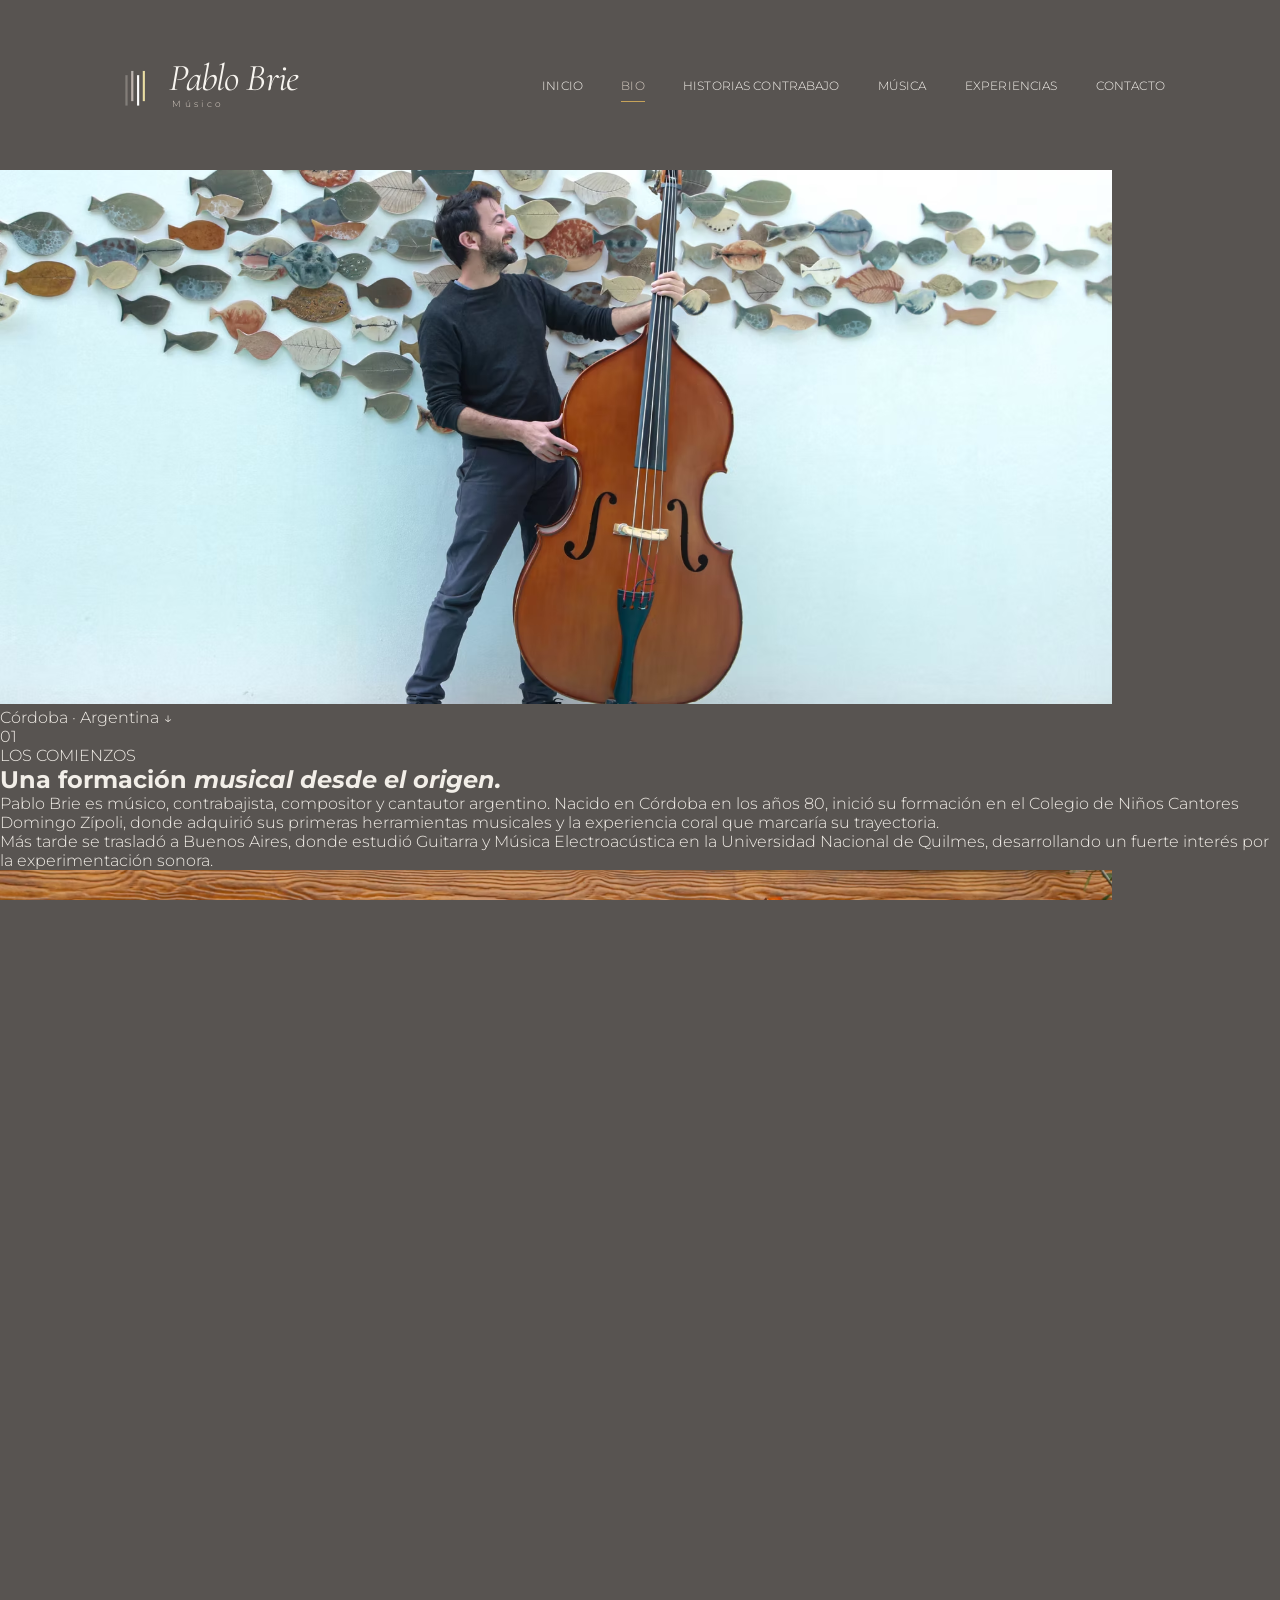
==== bio/index.html @ 43cfef12 "Update index.html" ====
<!DOCTYPE html>
<html lang="es">

<head>

    <meta charset="UTF-8">

    <meta
        name="viewport"
        content="width=device-width, initial-scale=1.0"
    >

    <meta
        name="description"
        content="Biografía de Pablo Brie, músico, contrabajista, compositor y cantautor argentino."
    >

    <title>Bio — Pablo Brie</title>


    <!-- TIPOGRAFÍAS -->

    <link rel="preconnect" href="https://fonts.googleapis.com">
    <link
        rel="preconnect"
        href="https://fonts.gstatic.com"
        crossorigin
    >

    <link
        href="https://fonts.googleapis.com/css2?family=Cormorant+Garamond:ital,wght@0,400;0,500;1,400;1,500&family=Montserrat:wght@300;400;500&display=swap"
        rel="stylesheet"
    >


    <!-- CSS GENERAL -->

    <link
        rel="stylesheet"
        href="../css/style.css"
    >

    <!-- CSS DE BIO -->

    <link
        rel="stylesheet"
        href="../css/bio.css"
    >

</head>


<body>


    <!-- =========================================
         HEADER
    ========================================== -->

    <header class="site-header">


        <!-- LOGO -->

        <a
            href="../"
            class="brand"
            aria-label="Pablo Brie"
        >

            <img
                src="../assets/img/logo.avif"
                alt=""
                class="brand-symbol"
            >

            <span class="brand-name">

                <span class="brand-title">
                    Pablo Brie
                </span>

                <span class="brand-subtitle">
                    Músico
                </span>

            </span>

        </a>


        <!-- NAVEGACIÓN -->

        <nav
            class="main-nav"
            aria-label="Navegación principal"
        >

            <a href="../">
                INICIO
            </a>

            <a
                href="./"
                class="active"
            >
                BIO
            </a>

            <a href="../historias-contrabajo/">
                HISTORIAS CONTRABAJO
            </a>


            <div class="nav-item">

                <a href="../musica/">
                    MÚSICA
                </a>


                <div class="submenu">

                    <a href="../musica/mi-musica/">
                        MI MÚSICA
                    </a>

                    <a href="../musica/cancionero/">
                        CANCIONERO
                    </a>

                    <a href="../musica/musica-para-teatro/">
                        MÚSICA PARA TEATRO
                    </a>

                </div>

            </div>


            <a href="../experiencias/">
                EXPERIENCIAS
            </a>

            <a href="../contacto/">
                CONTACTO
            </a>

        </nav>


        <!-- MENÚ MOBILE -->

        <button
            class="menu-button"
            aria-label="Abrir menú"
            aria-expanded="false"
        >

            <span></span>
            <span></span>

        </button>

    </header>



    <!-- =========================================
         MENÚ MOBILE
    ========================================== -->

    <div class="mobile-menu">

        <nav>

            <a href="../">
                INICIO
            </a>

            <a href="./">
                BIO
            </a>

            <a href="../historias-contrabajo/">
                HISTORIAS CONTRABAJO
            </a>

            <a href="../musica/">
                MÚSICA
            </a>

            <a href="../musica/mi-musica/">
                <small>MI MÚSICA</small>
            </a>

            <a href="../musica/cancionero/">
                <small>CANCIONERO</small>
            </a>

            <a href="../musica/musica-para-teatro/">
                <small>MÚSICA PARA TEATRO</small>
            </a>

            <a href="../experiencias/">
                EXPERIENCIAS
            </a>

            <a href="../contacto/">
                CONTACTO
            </a>

        </nav>

    </div>



    <!-- =========================================
         BIO
    ========================================== -->

    <main class="bio-page">


        <!-- =====================================
             APERTURA
        ====================================== -->

        <section class="bio-opening">

            <div class="bio-opening-label">

                <span>
                    01
                </span>

                <span>
                    BIO
                </span>

            </div>


            <div class="bio-opening-title">

                <p class="bio-kicker">
                    MÚSICO · CONTRABAJISTA · COMPOSITOR · CANTAUTOR
                </p>

                <h1>
                    Pablo
                    <em>Brie</em>
                </h1>

            </div>


            <div class="bio-opening-image">

                <img
                    src="../assets/img/pablo1.png"
                    alt="Pablo Brie"
                >

            </div>


            <div class="bio-opening-caption">

                <span>
                    Córdoba · Argentina
                </span>

                <span>
                    ↓
                </span>

            </div>

        </section>



        <!-- =====================================
             INTRODUCCIÓN
        ====================================== -->

        <section class="bio-intro">

            <div class="bio-year">
                01
            </div>


            <div class="bio-intro-content">

                <p class="bio-section-label">
                    LOS COMIENZOS
                </p>

                <h2>
                    Una formación
                    <em>musical desde el origen.</em>
                </h2>


                <div class="bio-text">

                    <p>
                        Pablo Brie es músico, contrabajista,
                        compositor y cantautor argentino.
                        Nacido en Córdoba en los años 80,
                        inició su formación en el Colegio de
                        Niños Cantores Domingo Zípoli, donde
                        adquirió sus primeras herramientas
                        musicales y la experiencia coral que
                        marcaría su trayectoria.
                    </p>

                    <p>
                        Más tarde se trasladó a Buenos Aires,
                        donde estudió Guitarra y Música
                        Electroacústica en la Universidad
                        Nacional de Quilmes, desarrollando
                        un fuerte interés por la experimentación
                        sonora.
                    </p>

                </div>

            </div>

        </section>



        <!-- =====================================
             FOTO 2
        ====================================== -->

        <section class="bio-photo bio-photo-large">

            <img
                src="../assets/img/pablo2.png"
                alt="Pablo Brie"
                loading="lazy"
            >

            <span class="photo-number">
                02
            </span>

        </section>



        <!-- =====================================
             CONTRABAJO
        ====================================== -->

        <section class="bio-dual">

            <div class="bio-dual-image">

                <img
                    src="../assets/img/pablo3.png"
                    alt="Pablo Brie"
                    loading="lazy"
                >

            </div>


            <div class="bio-dual-text">

                <span class="bio-year">
                    02
                </span>

                <p class="bio-section-label">
                    EL CONTRABAJO
                </p>

                <h2>
                    Encontrar
                    <em>una voz propia.</em>
                </h2>

                <p>
                    En paralelo descubrió el contrabajo,
                    instrumento que estudió durante una
                    década con Juan Pablo Navarro.
                </p>

            </div>

        </section>



        <!-- =====================================
             TEATRO
        ====================================== -->

        <section class="bio-theatre">


            <div class="bio-theatre-header">

                <span class="bio-section-label">
                    2003
                </span>

                <h2>
                    El teatro
                    <em>entra en escena.</em>
                </h2>

            </div>


            <div class="bio-theatre-content">

                <div class="bio-theatre-text">

                    <p>
                        En 2003 comenzó su vínculo con el
                        teatro musicalizando obras del
                        dramaturgo César Brie en Bolivia,
                        Italia y México.
                    </p>

                    <p>
                        Desde entonces ha compuesto música
                        original para más de quince
                        producciones teatrales, entre ellas
                        <em>El Equilibrista</em> de Mauricio
                        Dayub, reconocida internacionalmente.
                    </p>

                    <p>
                        En 2013 editó un disco con sus
                        composiciones para teatro.
                    </p>

                </div>


                <div class="bio-theatre-image">

                    <img
                        src="../assets/img/pablo4.png"
                        alt="Pablo Brie"
                        loading="lazy"
                    >

                    <span>
                        MÚSICA · TEATRO
                    </span>

                </div>

            </div>

        </section>



        <!-- =====================================
             FOTO 5
        ====================================== -->

        <section class="bio-photo bio-photo-offset">

            <img
                src="../assets/img/pablo5.png"
                alt="Pablo Brie"
                loading="lazy"
            >

            <div class="photo-note">
                <span>03</span>
                <span>ESCENA</span>
            </div>

        </section>



        <!-- =====================================
             DOCENCIA
        ====================================== -->

        <section class="bio-education">


            <div class="bio-education-number">
                04
            </div>


            <div class="bio-education-content">

                <p class="bio-section-label">
                    FORMACIÓN · DOCENCIA
                </p>

                <h2>
                    La música también
                    <em>se comparte.</em>
                </h2>

                <p class="large-text">
                    Desde 2009 integra el Programa de Coros
                    y Orquestas de la Provincia de Buenos Aires,
                    donde desarrolla una intensa labor docente
                    y de formación musical.
                </p>

                <p>
                    Participó en diversos proyectos artísticos
                    como Curepas, La Máquina de hacer Chacareras
                    y la Orquesta Típica Agustín Guerrero, con
                    los que realizó discos y giras nacionales
                    e internacionales.
                </p>

            </div>


        </section>



        <!-- =====================================
             FOTO 6
        ====================================== -->

        <section class="bio-photo-grid">


            <div class="bio-grid-main">

                <img
                    src="../assets/img/pablo6.png"
                    alt="Pablo Brie"
                    loading="lazy"
                >

            </div>


            <div class="bio-grid-small">

                <img
                    src="../assets/img/pablo7.png"
                    alt="Pablo Brie"
                    loading="lazy"
                >

            </div>


            <span class="grid-label">
                MÚSICA · COMUNIDAD · ENCUENTRO
            </span>

        </section>



        <!-- =====================================
             TIERRA ADENTRO
        ====================================== -->

        <section class="bio-tierra">


            <div class="bio-tierra-image">

                <img
                    src="../assets/img/pablo8.png"
                    alt="Pablo Brie"
                    loading="lazy"
                >

            </div>


            <div class="bio-tierra-content">

                <span class="bio-section-label">
                    2015
                </span>

                <h2>
                    Tierra
                    <em>Adentro.</em>
                </h2>

                <p>
                    En 2015 formó junto a la ceramista
                    Paulina Rucco una dupla artística
                    interdisciplinaria, con la que presentó
                    <em>Experiencia Tierra Adentro</em>,
                    un espectáculo que combina música,
                    cerámica y teatro, y editó su primer
                    disco como cantautor, <em>Este Barro</em>.
                </p>

                <p>
                    Desde 2022 impulsan
                    <em>Un Mate en la Vereda</em>, encuentro
                    barrial mensual que promueve la convivencia
                    a través del arte.
                </p>

            </div>

        </section>



        <!-- =====================================
             CIERRE — 2025
        ====================================== -->

        <section class="bio-final">


            <div class="bio-final-year">
                2025
            </div>


            <div class="bio-final-content">

                <p class="bio-section-label">
                    HISTORIAS CONTRABAJO
                </p>

                <h2>
                    El contrabajo
                    <em>como historia.</em>
                </h2>

                <p>
                    En 2025 publicó
                    <em>Historias Contrabajo</em>, disco
                    y obra unipersonal dirigida por César Brie,
                    donde confluyen sus principales búsquedas:
                    el contrabajo, la canción, la electroacústica
                    y el teatro.
                </p>


                <a
                    href="../historias-contrabajo/"
                    class="bio-final-link"
                >

                    <span>
                        CONOCER HISTORIAS CONTRABAJO
                    </span>

                    <span>
                        ↗
                    </span>

                </a>

            </div>

        </section>



        <!-- =====================================
             PIE
        ====================================== -->

        <footer class="bio-footer">

            <span>
                PABLO BRIE
            </span>

            <span>
                MÚSICO
            </span>

            <a href="../contacto/">
                CONTACTO →
            </a>

        </footer>


    </main>



    <!-- JAVASCRIPT -->

    <script src="../js/main.js"></script>
<!-- =========================================
     FOOTER
========================================== -->

<footer class="site-footer">

    <div class="footer-left">

        <span>
            PABLO BRIE
        </span>

        <span>
            MÚSICO
        </span>

    </div>


    <div class="footer-center">

        <span>
            CREADO POR
        </span>

        <a
            href="https://www.somosnomade.com.ar/"
            target="_blank"
            rel="noopener noreferrer"
        >
            NÓMADE
        </a>

    </div>


    <div class="footer-right">

        <span>
            MÚSICA · TEATRO · EXPERIENCIAS
        </span>

    </div>

</footer>


<!-- =========================================
     ACCESIBILIDAD
========================================== -->

<script
    src="https://static.getwcag.com/widget.js"
    config-url="https://static.getwcag.com/configs/L5VOLgu5S8h80TInUxdV/config.json"
    use-important="false"
></script>

</body>

</html>
---- css/style.css ----
/* ==================================================
   PABLO BRIE
   HOME
================================================== */


/* ==================================================
   VARIABLES
================================================== */

:root {

    --gris-piedra: #585451;
    --gris-medio: #66615e;
    --gris-claro: #8b8783;

    --beige: #d8cec4;
    --crema: #f0e9e1;
    --blanco: #f7f4ef;

    --carbon: #252321;
    --negro: #171513;

    --terracota: #b85b3c;
    --rojo-tierra: #8f3928;

    --dorado: #c6a35a;
    --ocre: #a9813e;

    --texto: #f2eee8;
    --texto-oscuro: #292725;
    --texto-suave: #c9c2bb;

    --serif: "Cormorant Garamond", Georgia, serif;

    --sans: "Montserrat", Arial, sans-serif;

}


/* ==================================================
   RESET
================================================== */

* {

    margin: 0;
    padding: 0;

    box-sizing: border-box;

}


html,
body {

    width: 100%;
    height: 100%;

}


html {

    overflow: hidden;

}


body {

    background: var(--gris-piedra);

    color: var(--texto);

    font-family: var(--sans);

    font-weight: 300;

    overflow: hidden;

}


a {

    color: inherit;

    text-decoration: none;

}


button {

    font-family: inherit;

}


/* ==================================================
   HEADER
================================================== */

.site-header {

    position: fixed;

    top: 0;
    left: 0;

    z-index: 100;

    width: 100%;

    height: 170px;

    padding: 30px clamp(45px, 9vw, 170px);

    display: flex;

    align-items: center;

    justify-content: space-between;

    background: var(--gris-piedra);

}


/* ==================================================
   LOGO + NOMBRE
================================================== */

.brand {

    display: flex;

    align-items: center;

    gap: 12px;

    width: max-content;

    flex-shrink: 0;

}


/* Símbolo del logo */

.brand-symbol {

    display: block;

    width: 42px;

    height: 62px;

    object-fit: contain;

    object-position: center;

    flex-shrink: 0;

}


/* Contenedor del nombre */

.brand-name {

    display: flex;

    flex-direction: column;

    justify-content: center;

    gap: 2px;

}


/* Pablo Brie */

.brand-title {

    font-family: var(--serif);

    font-size: 38px;

    font-weight: 400;

    font-style: italic;

    line-height: .9;

    letter-spacing: -.025em;

    color: var(--blanco);

    white-space: nowrap;

}


/* Músico */

.brand-subtitle {

    padding-left: 3px;

    font-family: var(--sans);

    font-size: 9px;

    font-weight: 300;

    letter-spacing: .38em;

    color: var(--beige);

    white-space: nowrap;

}


/* ==================================================
   NAVEGACIÓN
================================================== */

.main-nav {

    display: flex;

    align-items: center;

    gap: clamp(24px, 3vw, 50px);

}


.main-nav > a,
.nav-item > a {

    position: relative;

    display: block;

    color: var(--blanco);

    font-family: var(--sans);

    font-size: 12px;

    font-weight: 300;

    letter-spacing: .01em;

    white-space: nowrap;

    transition: color .3s ease;

}


/* línea dorada */

.main-nav > a::after,
.nav-item > a::after {

    content: "";

    position: absolute;

    left: 0;

    bottom: -9px;

    width: 0;

    height: 1px;

    background: var(--dorado);

    transition: width .3s ease;

}


.main-nav > a:hover,
.nav-item > a:hover {

    color: var(--beige);

}


.main-nav > a:hover::after,
.nav-item > a:hover::after {

    width: 100%;

}


.main-nav > a.active {

    color: var(--beige);

}


.main-nav > a.active::after {

    width: 100%;

}


/* ==================================================
   SUBMENÚ MÚSICA
================================================== */

.nav-item {

    position: relative;

}


.submenu {

    position: absolute;

    top: 28px;

    left: -15px;

    min-width: 220px;

    padding: 18px 15px;

    display: flex;

    flex-direction: column;

    gap: 14px;

    background: var(--gris-piedra);

    border-top: 1px solid var(--dorado);

    opacity: 0;

    visibility: hidden;

    transform: translateY(-5px);

    transition:
        opacity .25s ease,
        visibility .25s ease,
        transform .25s ease;

}


.nav-item:hover .submenu {

    opacity: 1;

    visibility: visible;

    transform: translateY(0);

}


.submenu a {

    font-size: 10px;

    letter-spacing: .08em;

    color: var(--blanco);

}


.submenu a:hover {

    color: var(--dorado);

}


/* ==================================================
   HOME
================================================== */

.home {

    position: fixed;

    top: 170px;
    left: 0;

    width: 100%;

    height: calc(100vh - 170px);

}


/* ==================================================
   HERO
================================================== */

.hero {

    position: relative;

    width: 100%;
    height: 100%;

    overflow: hidden;

    background: var(--carbon);

}


/* ==================================================
   FOTO
================================================== */

.hero-image {

    position: absolute;

    top: 18px;
    bottom: 0;

    left: clamp(45px, 12.5vw, 230px);

    right: clamp(45px, 9.8vw, 180px);

    overflow: hidden;

}


.hero-image img {

    display: block;

    width: 100%;
    height: 100%;

    object-fit: cover;

    object-position: center center;

    animation: heroEntrance 1.1s ease-out both;

}


/* ==================================================
   ANIMACIÓN ENTRADA
================================================== */

@keyframes heroEntrance {

    from {

        opacity: 0;

        transform: scale(1.025);

    }

    to {

        opacity: 1;

        transform: scale(1);

    }

}


/* ==================================================
   CAPA
================================================== */

.hero-shade {

    position: absolute;

    inset: 0;

    pointer-events: none;

    background:
        linear-gradient(
            90deg,
            rgba(20, 16, 14, .08),
            transparent 55%,
            rgba(20, 16, 14, .12)
        );

}


/* ==================================================
   NOMBRE SOBRE LA FOTO
================================================== */

.hero-intro {

    position: absolute;

    left: clamp(65px, 15vw, 275px);

    bottom: 28px;

    z-index: 10;

    display: flex;

    align-items: baseline;

    gap: 14px;

}


.hero-small {

    font-family: var(--sans);

    font-size: 9px;

    font-weight: 400;

    letter-spacing: .22em;

    color: var(--blanco);

}


.hero-intro h1 {

    font-family: var(--serif);

    font-size: clamp(40px, 3.5vw, 60px);

    font-weight: 400;

    font-style: italic;

    line-height: 1;

    color: var(--blanco);

}


/* ==================================================
   BOTÓN HISTORIAS
================================================== */

.hero-button {

    position: absolute;

    right: clamp(75px, 17vw, 310px);

    bottom: 70px;

    z-index: 10;

    display: flex;

    align-items: center;

    gap: 25px;

    padding: 18px 21px;

    background: var(--crema);

    color: var(--texto-oscuro);

    font-family: var(--sans);

    font-size: 10px;

    font-weight: 300;

    letter-spacing: .16em;

    transition:
        background .3s ease,
        color .3s ease,
        transform .3s ease;

}


.hero-button:hover {

    background: var(--terracota);

    color: var(--blanco);

    transform: translateY(-3px);

}


.button-arrow {

    font-size: 17px;

    color: var(--terracota);

    line-height: 1;

}


.hero-button:hover .button-arrow {

    color: var(--blanco);

}


/* ==================================================
   TEXTO VERTICAL
================================================== */

.hero-signature {

    position: absolute;

    right: 22px;

    bottom: 25px;

    z-index: 10;

    writing-mode: vertical-rl;

    transform: rotate(180deg);

}


.hero-signature span {

    font-size: 7px;

    letter-spacing: .24em;

    color: var(--texto-suave);

}


/* ==================================================
   MENÚ MOBILE
================================================== */

.menu-button {

    display: none;

    width: 32px;
    height: 25px;

    padding: 3px 0;

    border: none;

    background: transparent;

    cursor: pointer;

    flex-direction: column;

    justify-content: space-between;

}


.menu-button span {

    display: block;

    width: 100%;
    height: 1px;

    background: var(--blanco);

    transition: transform .3s ease;

}


.mobile-menu {

    display: none;

}


/* ==================================================
   TABLET
================================================== */

@media (max-width: 1150px) {

    .site-header {

        padding-left: 35px;

        padding-right: 35px;

    }


    /* Logo */

    .brand-symbol {

        width: 36px;

        height: 54px;

    }


    .brand-title {

        font-size: 32px;

    }


    .brand-subtitle {

        font-size: 8px;

    }


    .main-nav {

        gap: 18px;

    }


    .main-nav > a,
    .nav-item > a {

        font-size: 10px;

    }


    .hero-image {

        left: 35px;

        right: 35px;

    }


    .hero-button {

        right: 65px;

    }

}


/* ==================================================
   MOBILE
================================================== */

@media (max-width: 760px) {


    html,
    body {

        overflow: hidden;

    }


    /* HEADER */

    .site-header {

        height: 95px;

        padding: 18px 22px;

    }


    /* Logo + nombre */

    .brand {

        gap: 9px;

    }


    .brand-symbol {

        width: 32px;

        height: 48px;

    }


    .brand-title {

        font-size: 29px;

    }


    .brand-subtitle {

        padding-left: 2px;

        font-size: 7px;

        letter-spacing: .32em;

    }


    /* NAV DESKTOP */

    .main-nav {

        display: none;

    }


    /* BOTÓN */

    .menu-button {

        display: flex;

    }


    /* HOME */

    .home {

        top: 95px;

        height: calc(100vh - 95px);

    }


    /* FOTO */

    .hero-image {

        top: 0;
        bottom: 0;

        left: 0;
        right: 0;

    }


    .hero-image img {

        object-position: center center;

    }


    /* CAPA */

    .hero-shade {

        background:
            linear-gradient(
                to bottom,
                rgba(20, 16, 14, .08),
                transparent 45%,
                rgba(20, 16, 14, .45)
            );

    }


    /* NOMBRE */

    .hero-intro {

        left: 25px;

        bottom: 28px;

        flex-direction: column;

        align-items: flex-start;

        gap: 3px;

    }


    .hero-intro h1 {

        font-size: 43px;

    }


    /* BOTÓN */

    .hero-button {

        left: 25px;

        right: auto;

        bottom: 115px;

        padding: 15px 17px;

        font-size: 9px;

        gap: 18px;

    }


    /* TEXTO VERTICAL */

    .hero-signature {

        display: none;

    }


    /* ==================================================
       MOBILE MENU
    ================================================== */

    .mobile-menu {

        position: fixed;

        inset: 95px 0 0 0;

        z-index: 90;

        display: flex;

        padding: 45px 25px;

        background: var(--gris-piedra);

        opacity: 0;

        visibility: hidden;

        transform: translateY(-10px);

        transition:
            opacity .3s ease,
            visibility .3s ease,
            transform .3s ease;

    }


    .mobile-menu.open {

        opacity: 1;

        visibility: visible;

        transform: translateY(0);

    }


    .mobile-menu nav {

        display: flex;

        flex-direction: column;

        gap: 21px;

    }


    .mobile-menu nav a {

        font-size: 16px;

        letter-spacing: .04em;

    }


    .mobile-menu nav a small {

        margin-left: 15px;

        font-size: 9px;

        letter-spacing: .12em;

        color: var(--beige);

    }

}
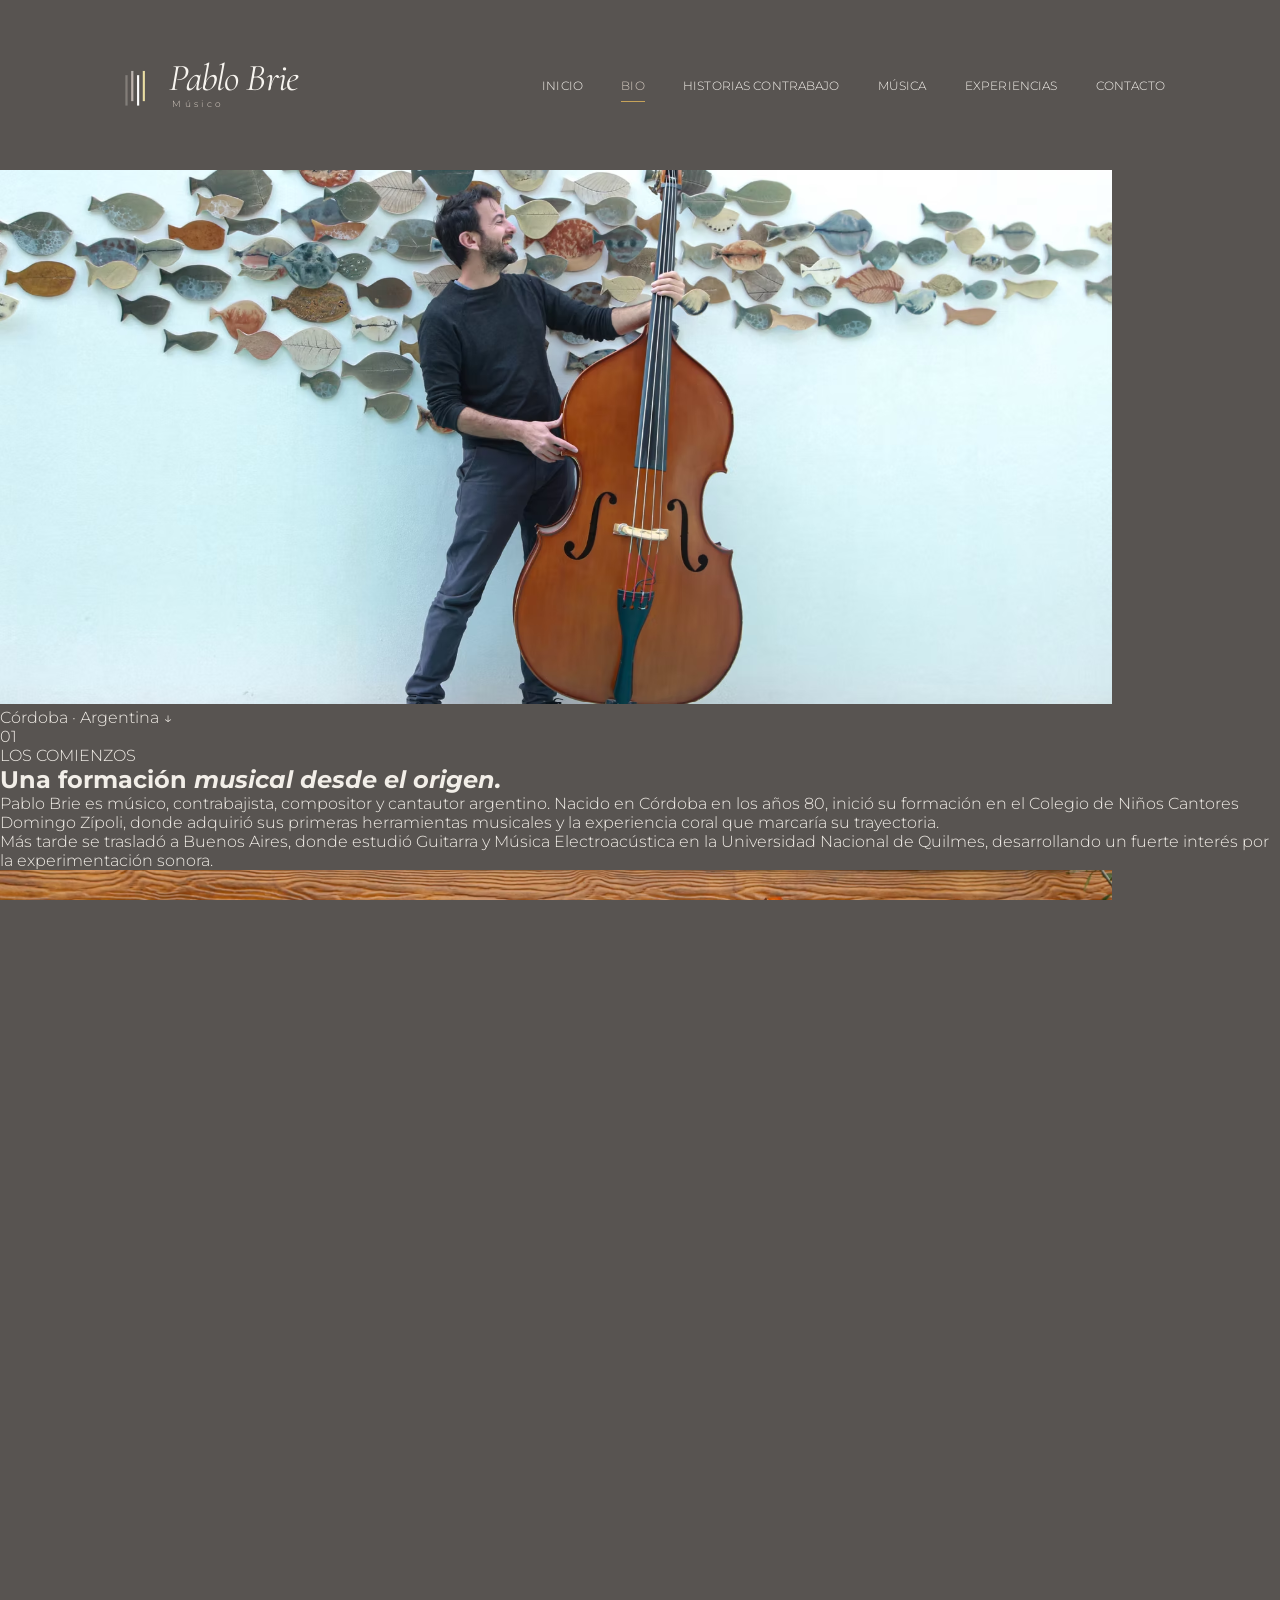
==== commit e8d04bfd: "Update index.html" ====
--- a/bio/index.html
+++ b/bio/index.html
@@ -676,25 +676,7 @@
 
 
 
-        <!-- =====================================
-             PIE
-        ====================================== -->
-
-        <footer class="bio-footer">
-
-            <span>
-                PABLO BRIE
-            </span>
-
-            <span>
-                MÚSICO
-            </span>
-
-            <a href="../contacto/">
-                CONTACTO →
-            </a>
-
-        </footer>
+      
 
 
     </main>
--- a/css/style.css
+++ b/css/style.css
@@ -1047,3 +1047,192 @@
     }
 
 }
+
+/* ==================================================
+   FOOTER GENERAL
+================================================== */
+
+.site-footer {
+
+    position: relative;
+
+    width: 100%;
+
+    min-height: 90px;
+
+    padding:
+        25px
+        clamp(25px, 5vw, 80px);
+
+    display: grid;
+
+    grid-template-columns: 1fr 1fr 1fr;
+
+    align-items: center;
+
+    background: var(--negro);
+
+    color: var(--texto-suave);
+
+    border-top: 1px solid rgba(198, 163, 90, .25);
+
+}
+
+
+/* ==================================================
+   FOOTER — IZQUIERDA
+================================================== */
+
+.footer-left {
+
+    display: flex;
+
+    flex-direction: column;
+
+    gap: 5px;
+
+}
+
+
+.footer-left span:first-child {
+
+    font-size: 9px;
+
+    letter-spacing: .18em;
+
+    color: var(--blanco);
+
+}
+
+
+.footer-left span:last-child {
+
+    font-size: 7px;
+
+    letter-spacing: .28em;
+
+    color: var(--gris-claro);
+
+}
+
+
+/* ==================================================
+   FOOTER — CENTRO
+================================================== */
+
+.footer-center {
+
+    display: flex;
+
+    justify-content: center;
+
+    align-items: center;
+
+    gap: 7px;
+
+}
+
+
+.footer-center span {
+
+    font-size: 7px;
+
+    letter-spacing: .18em;
+
+    color: var(--gris-claro);
+
+}
+
+
+.footer-center a {
+
+    font-family: var(--serif);
+
+    font-size: 17px;
+
+    font-style: italic;
+
+    color: var(--beige);
+
+    transition: color .3s ease;
+
+}
+
+
+.footer-center a:hover {
+
+    color: var(--dorado);
+
+}
+
+
+/* ==================================================
+   FOOTER — DERECHA
+================================================== */
+
+.footer-right {
+
+    display: flex;
+
+    justify-content: flex-end;
+
+}
+
+
+.footer-right span {
+
+    font-size: 7px;
+
+    letter-spacing: .18em;
+
+    color: var(--gris-claro);
+
+}
+
+
+/* ==================================================
+   FOOTER MOBILE
+================================================== */
+
+@media (max-width: 760px) {
+
+    .site-footer {
+
+        min-height: 150px;
+
+        padding: 30px 25px;
+
+        display: flex;
+
+        flex-direction: column;
+
+        align-items: flex-start;
+
+        justify-content: center;
+
+        gap: 20px;
+
+    }
+
+
+    .footer-center {
+
+        justify-content: flex-start;
+
+    }
+
+
+    .footer-right {
+
+        justify-content: flex-start;
+
+    }
+
+
+    .footer-right span {
+
+        font-size: 6px;
+
+    }
+
+}
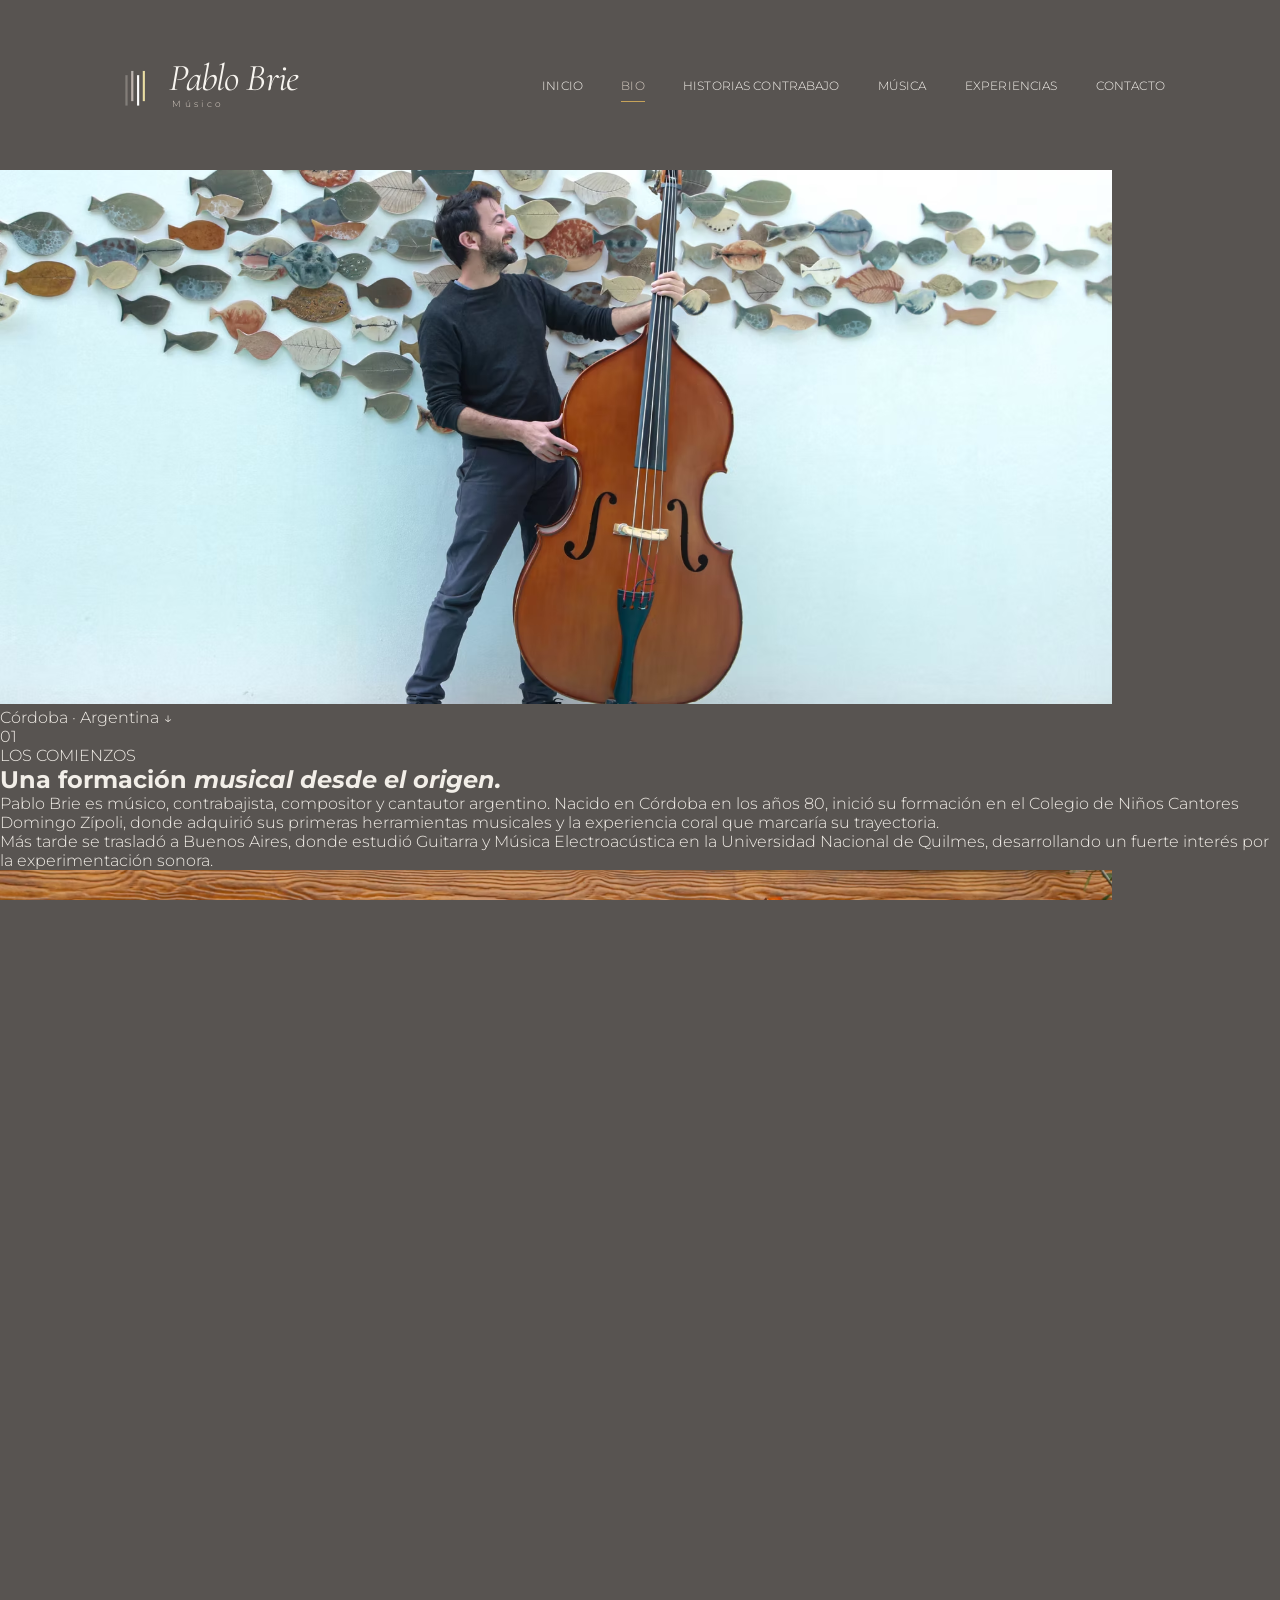
==== commit fbcc58d3: "Update index.html" ====
--- a/bio/index.html
+++ b/bio/index.html
@@ -682,10 +682,6 @@
     </main>
 
 
-
-    <!-- JAVASCRIPT -->
-
-    <script src="../js/main.js"></script>
 <!-- =========================================
      FOOTER
 ========================================== -->
@@ -695,11 +691,7 @@
     <div class="footer-left">
 
         <span>
-            PABLO BRIE
-        </span>
-
-        <span>
-            MÚSICO
+            © <span id="footer-year">2026</span> · PABLO BRIE
         </span>
 
     </div>
@@ -733,6 +725,7 @@
 </footer>
 
 
+
 <!-- =========================================
      ACCESIBILIDAD
 ========================================== -->
@@ -743,6 +736,21 @@
     use-important="false"
 ></script>
 
+
+<!-- JAVASCRIPT -->
+
+<script src="../js/main.js"></script>
+
+
+<script>
+    const yearElement = document.getElementById("footer-year");
+
+    if (yearElement) {
+        yearElement.textContent = new Date().getFullYear();
+    }
+</script>
+
+
 </body>
 
 </html>
--- a/css/style.css
+++ b/css/style.css
@@ -408,7 +408,7 @@
 
     width: 100%;
 
-    height: calc(100vh - 170px);
+    height: calc(100vh - 235px);
 
 }
 
@@ -879,7 +879,7 @@
 
         top: 95px;
 
-        height: calc(100vh - 95px);
+        height: calc(100vh - 155px);
 
     }
 
@@ -1058,10 +1058,10 @@
 
     width: 100%;
 
-    min-height: 90px;
+    height: 65px;
 
     padding:
-        25px
+        0
         clamp(25px, 5vw, 80px);
 
     display: grid;
@@ -1074,7 +1074,9 @@
 
     color: var(--texto-suave);
 
-    border-top: 1px solid rgba(198, 163, 90, .25);
+    border-top: 1px solid rgba(198, 163, 90, .28);
+
+    z-index: 120;
 
 }
 
@@ -1087,105 +1089,115 @@
 
     display: flex;
 
-    flex-direction: column;
-
-    gap: 5px;
-
-}
-
-
-.footer-left span:first-child {
-
-    font-size: 9px;
+    align-items: center;
+
+}
+
+
+.footer-left span {
+
+    font-family: var(--sans);
+
+    font-size: 7px;
+
+    font-weight: 300;
 
     letter-spacing: .18em;
 
-    color: var(--blanco);
-
-}
-
-
-.footer-left span:last-child {
+    color: var(--texto-suave);
+
+}
+
+
+/* ==================================================
+   FOOTER — CENTRO
+================================================== */
+
+.footer-center {
+
+    display: flex;
+
+    justify-content: center;
+
+    align-items: center;
+
+    gap: 7px;
+
+}
+
+
+.footer-center span {
+
+    font-family: var(--sans);
 
     font-size: 7px;
 
-    letter-spacing: .28em;
+    letter-spacing: .16em;
 
     color: var(--gris-claro);
 
 }
 
 
-/* ==================================================
-   FOOTER — CENTRO
-================================================== */
-
-.footer-center {
+.footer-center a {
+
+    font-family: var(--serif);
+
+    font-size: 17px;
+
+    font-style: italic;
+
+    color: var(--beige);
+
+    transition: color .3s ease;
+
+}
+
+
+.footer-center a:hover {
+
+    color: var(--dorado);
+
+}
+
+
+/* ==================================================
+   FOOTER — DERECHA
+================================================== */
+
+.footer-right {
 
     display: flex;
 
-    justify-content: center;
-
-    align-items: center;
-
-    gap: 7px;
-
-}
-
-
-.footer-center span {
+    justify-content: flex-end;
+
+}
+
+
+.footer-right span {
+
+    font-family: var(--sans);
 
     font-size: 7px;
 
-    letter-spacing: .18em;
+    letter-spacing: .16em;
 
     color: var(--gris-claro);
 
 }
 
 
-.footer-center a {
-
-    font-family: var(--serif);
-
-    font-size: 17px;
-
-    font-style: italic;
-
-    color: var(--beige);
-
-    transition: color .3s ease;
-
-}
-
-
-.footer-center a:hover {
-
-    color: var(--dorado);
-
-}
-
-
-/* ==================================================
-   FOOTER — DERECHA
-================================================== */
-
-.footer-right {
-
-    display: flex;
-
-    justify-content: flex-end;
-
-}
-
-
-.footer-right span {
-
-    font-size: 7px;
-
-    letter-spacing: .18em;
-
-    color: var(--gris-claro);
+/* ==================================================
+   FOOTER EN HOME
+================================================== */
+
+body:has(.home) .site-footer {
+
+    position: fixed;
+
+    left: 0;
+
+    bottom: 0;
 
 }
 
@@ -1198,41 +1210,66 @@
 
     .site-footer {
 
-        min-height: 150px;
-
-        padding: 30px 25px;
-
-        display: flex;
-
-        flex-direction: column;
-
-        align-items: flex-start;
-
-        justify-content: center;
-
-        gap: 20px;
+        height: 60px;
+
+        min-height: 60px;
+
+        padding: 0 18px;
+
+        display: grid;
+
+        grid-template-columns: 1fr 1fr;
+
+        gap: 10px;
 
     }
 
 
     .footer-center {
 
-        justify-content: flex-start;
+        justify-content: flex-end;
+
+    }
+
+
+    .footer-center span {
+
+        font-size: 6px;
+
+    }
+
+
+    .footer-center a {
+
+        font-size: 14px;
 
     }
 
 
     .footer-right {
 
-        justify-content: flex-start;
-
-    }
-
-
-    .footer-right span {
+        display: none;
+
+    }
+
+
+    .footer-left span {
 
         font-size: 6px;
 
     }
 
-}
+
+    body:has(.home) .site-footer {
+
+        position: fixed;
+
+        bottom: 0;
+
+        left: 0;
+
+        width: 100%;
+
+    }
+
+}
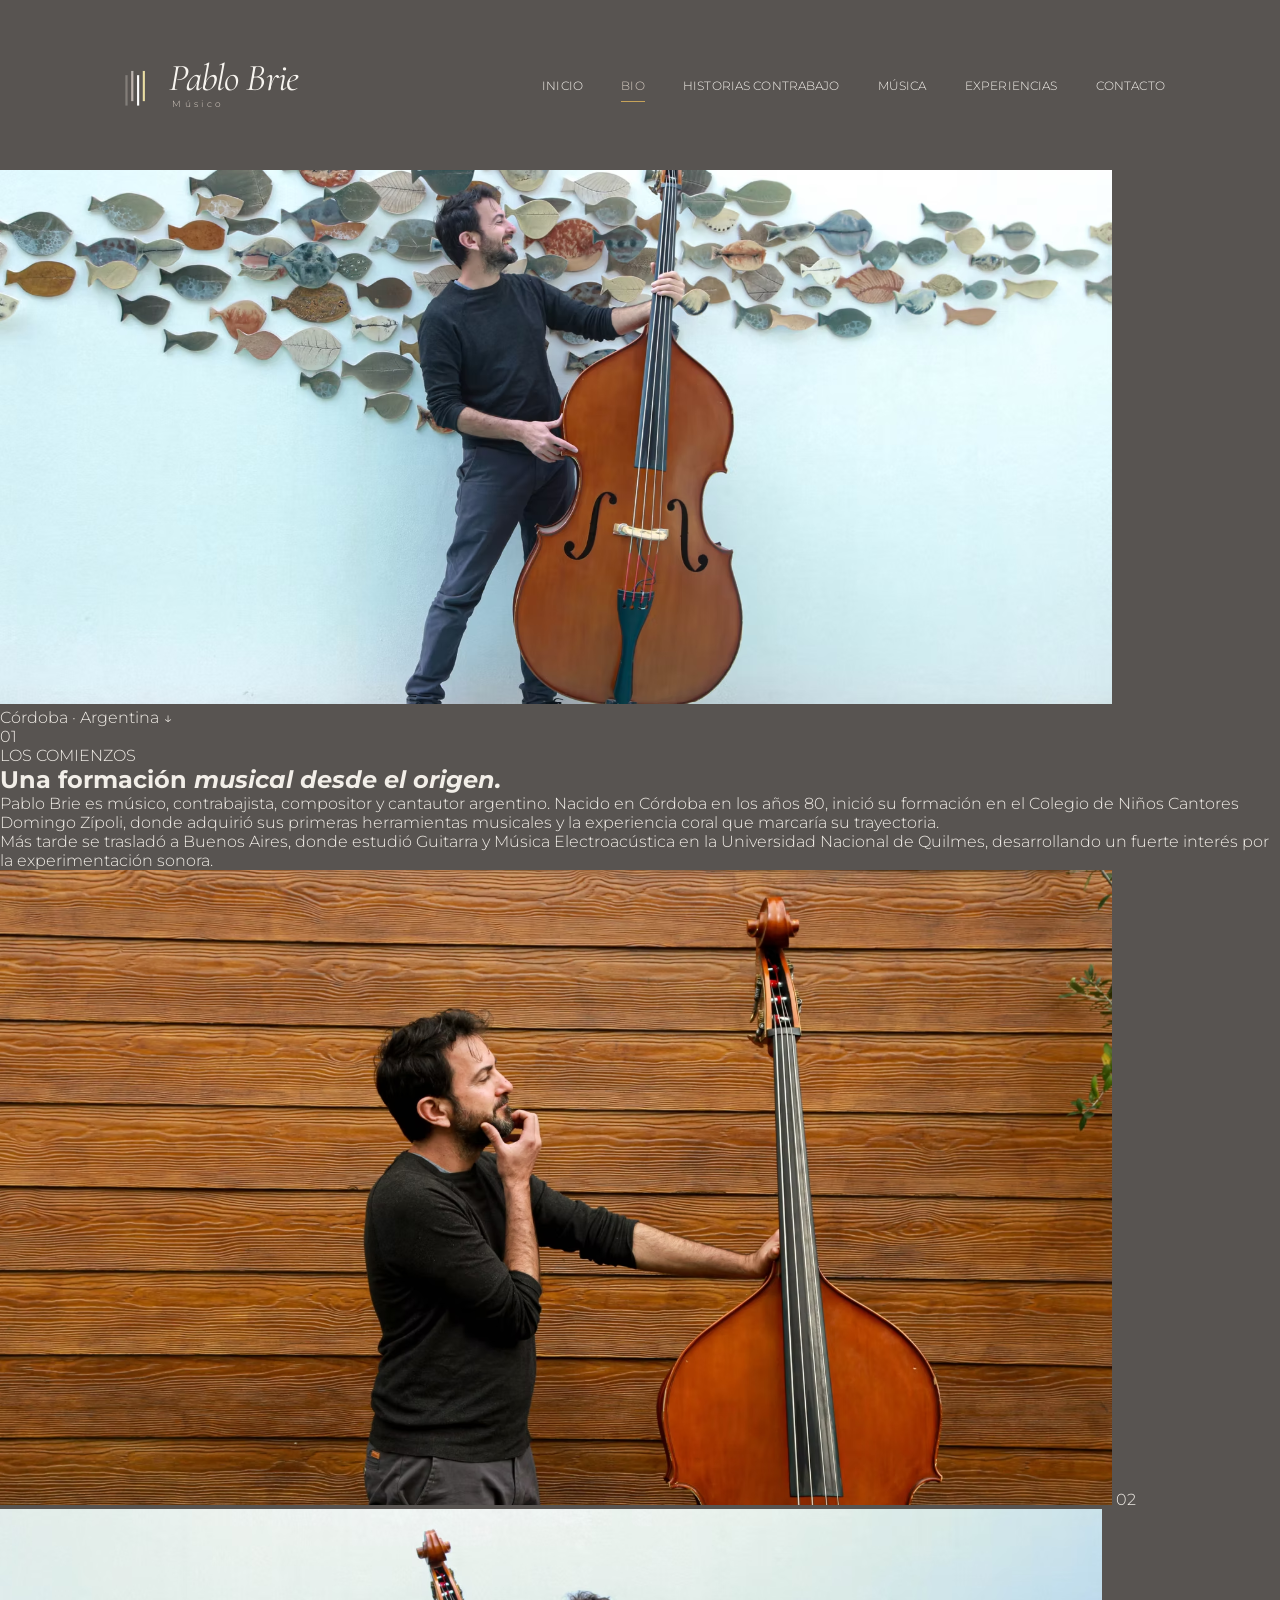
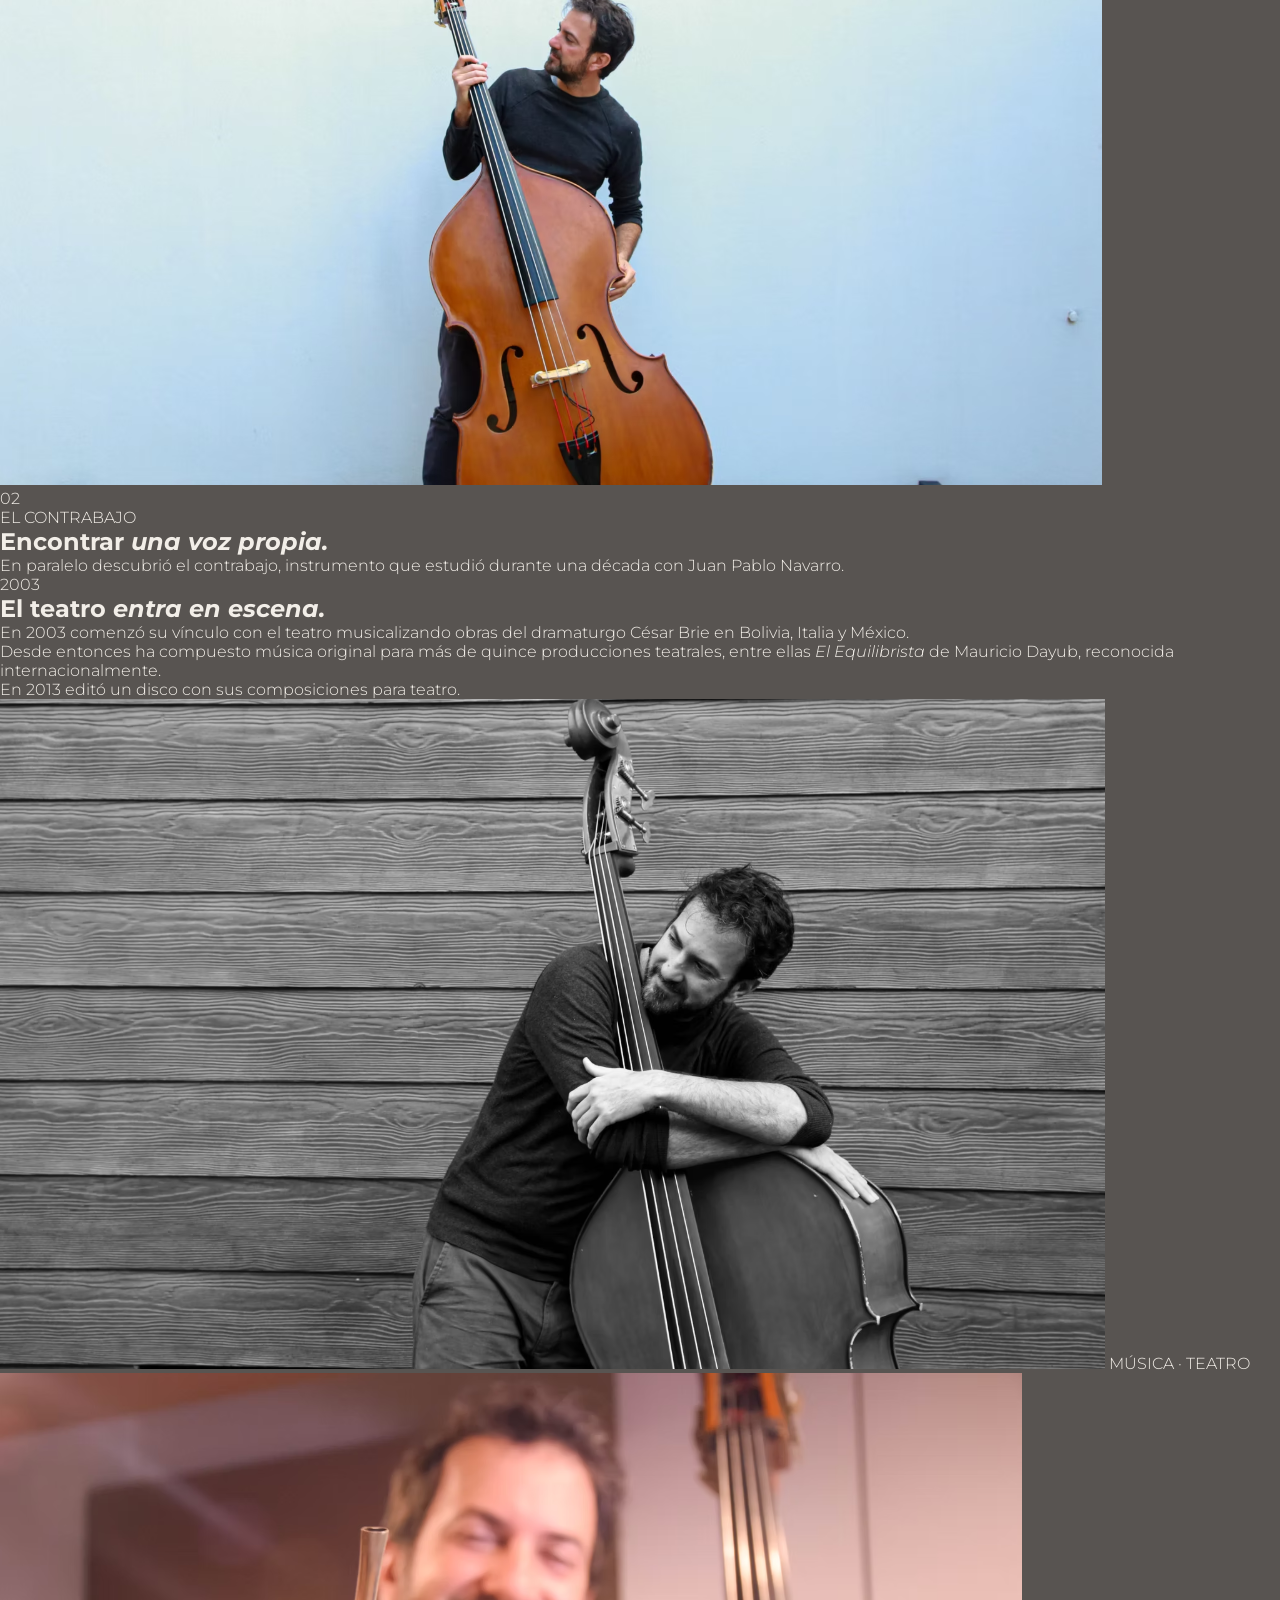
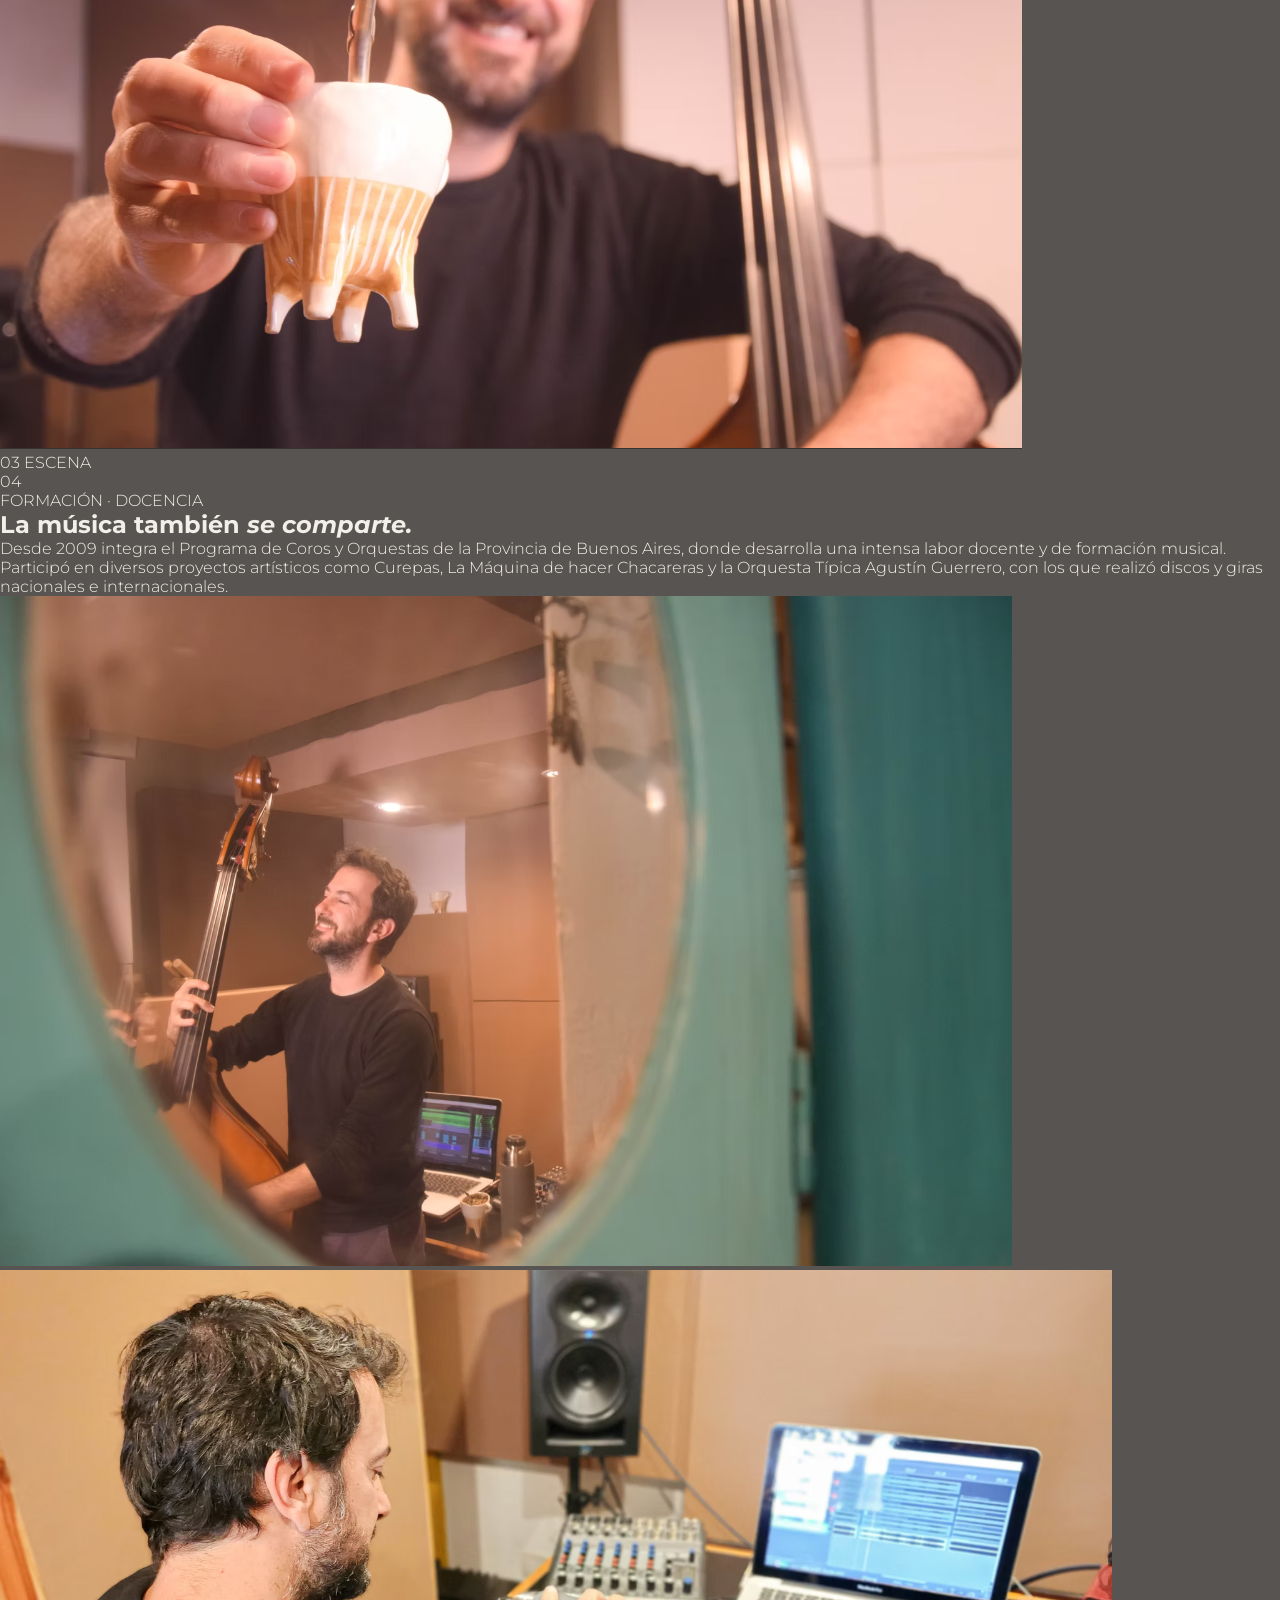
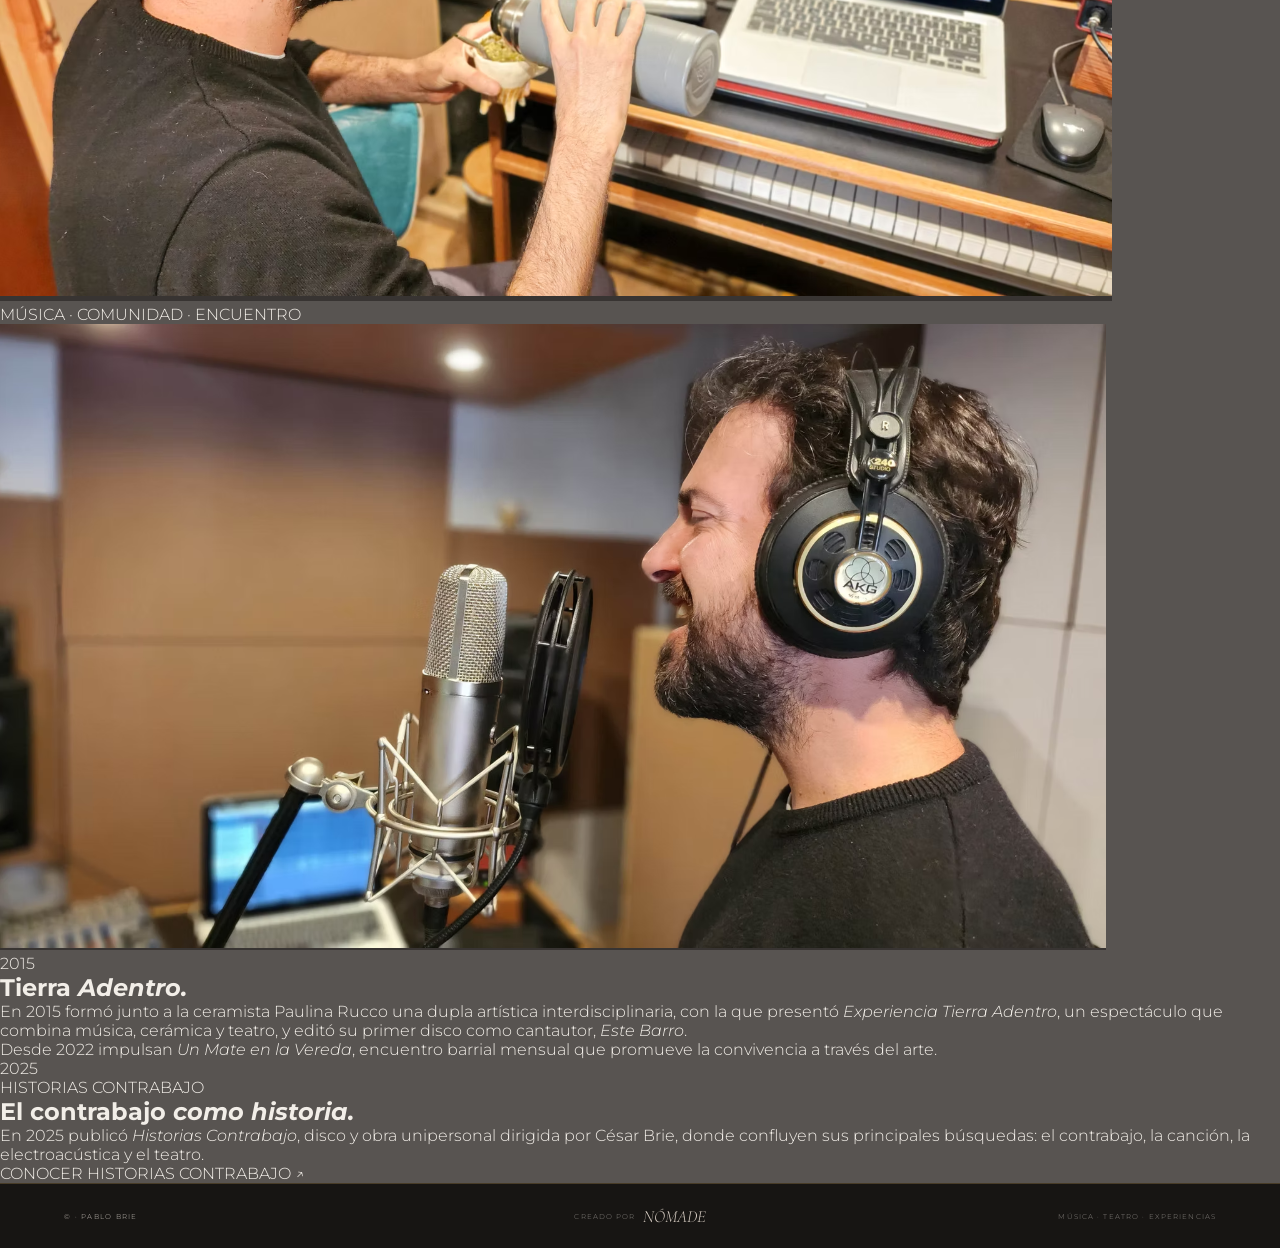
==== commit e8468705: "Update index.html" ====
--- a/bio/index.html
+++ b/bio/index.html
@@ -17,31 +17,18 @@
 
     <title>Bio — Pablo Brie</title>
 
-
-    <!-- TIPOGRAFÍAS -->
-
     <link rel="preconnect" href="https://fonts.googleapis.com">
-    <link
-        rel="preconnect"
-        href="https://fonts.gstatic.com"
-        crossorigin
-    >
 
     <link
         href="https://fonts.googleapis.com/css2?family=Cormorant+Garamond:ital,wght@0,400;0,500;1,400;1,500&family=Montserrat:wght@300;400;500&display=swap"
         rel="stylesheet"
     >
 
-
-    <!-- CSS GENERAL -->
-
     <link
         rel="stylesheet"
         href="../css/style.css"
     >
 
-    <!-- CSS DE BIO -->
-
     <link
         rel="stylesheet"
         href="../css/bio.css"
@@ -50,22 +37,14 @@
 </head>
 
 
-<body>
-
-
-    <!-- =========================================
-         HEADER
-    ========================================== -->
+<body class="internal-page">
 
     <header class="site-header">
-
-
-        <!-- LOGO -->
 
         <a
             href="../"
             class="brand"
-            aria-label="Pablo Brie"
+            aria-label="Pablo Brie - Inicio"
         >
 
             <img
@@ -88,17 +67,12 @@
 
         </a>
 
-
-        <!-- NAVEGACIÓN -->
-
         <nav
             class="main-nav"
             aria-label="Navegación principal"
         >
 
-            <a href="../">
-                INICIO
-            </a>
+            <a href="../">INICIO</a>
 
             <a
                 href="./"
@@ -111,24 +85,16 @@
                 HISTORIAS CONTRABAJO
             </a>
 
-
             <div class="nav-item">
 
                 <a href="../musica/">
                     MÚSICA
                 </a>
 
-
                 <div class="submenu">
 
-                    <a href="../musica/mi-musica/">
-                        MI MÚSICA
-                    </a>
-
-                    <a href="../musica/cancionero/">
-                        CANCIONERO
-                    </a>
-
+                    <a href="../musica/mi-musica/">MI MÚSICA</a>
+                    <a href="../musica/cancionero/">CANCIONERO</a>
                     <a href="../musica/musica-para-teatro/">
                         MÚSICA PARA TEATRO
                     </a>
@@ -137,110 +103,51 @@
 
             </div>
 
-
-            <a href="../experiencias/">
-                EXPERIENCIAS
-            </a>
-
-            <a href="../contacto/">
-                CONTACTO
-            </a>
+            <a href="../experiencias/">EXPERIENCIAS</a>
+            <a href="../contacto/">CONTACTO</a>
 
         </nav>
-
-
-        <!-- MENÚ MOBILE -->
 
         <button
             class="menu-button"
+            type="button"
             aria-label="Abrir menú"
             aria-expanded="false"
         >
-
             <span></span>
             <span></span>
-
         </button>
 
     </header>
 
 
-
-    <!-- =========================================
-         MENÚ MOBILE
-    ========================================== -->
-
     <div class="mobile-menu">
 
         <nav>
 
-            <a href="../">
-                INICIO
-            </a>
-
-            <a href="./">
-                BIO
-            </a>
-
-            <a href="../historias-contrabajo/">
-                HISTORIAS CONTRABAJO
-            </a>
-
-            <a href="../musica/">
-                MÚSICA
-            </a>
-
-            <a href="../musica/mi-musica/">
-                <small>MI MÚSICA</small>
-            </a>
-
-            <a href="../musica/cancionero/">
-                <small>CANCIONERO</small>
-            </a>
-
-            <a href="../musica/musica-para-teatro/">
-                <small>MÚSICA PARA TEATRO</small>
-            </a>
-
-            <a href="../experiencias/">
-                EXPERIENCIAS
-            </a>
-
-            <a href="../contacto/">
-                CONTACTO
-            </a>
+            <a href="../">INICIO</a>
+            <a href="./">BIO</a>
+            <a href="../historias-contrabajo/">HISTORIAS CONTRABAJO</a>
+            <a href="../musica/">MÚSICA</a>
+            <a href="../musica/mi-musica/"><small>MI MÚSICA</small></a>
+            <a href="../musica/cancionero/"><small>CANCIONERO</small></a>
+            <a href="../musica/musica-para-teatro/"><small>MÚSICA PARA TEATRO</small></a>
+            <a href="../experiencias/">EXPERIENCIAS</a>
+            <a href="../contacto/">CONTACTO</a>
 
         </nav>
 
     </div>
 
 
-
-    <!-- =========================================
-         BIO
-    ========================================== -->
-
     <main class="bio-page">
 
-
-        <!-- =====================================
-             APERTURA
-        ====================================== -->
-
         <section class="bio-opening">
 
             <div class="bio-opening-label">
-
-                <span>
-                    01
-                </span>
-
-                <span>
-                    BIO
-                </span>
-
-            </div>
-
+                <span>01</span>
+                <span>BIO</span>
+            </div>
 
             <div class="bio-opening-title">
 
@@ -255,7 +162,6 @@
 
             </div>
 
-
             <div class="bio-opening-image">
 
                 <img
@@ -265,33 +171,19 @@
 
             </div>
 
-
             <div class="bio-opening-caption">
 
-                <span>
-                    Córdoba · Argentina
-                </span>
-
-                <span>
-                    ↓
-                </span>
-
-            </div>
-
-        </section>
-
-
-
-        <!-- =====================================
-             INTRODUCCIÓN
-        ====================================== -->
+                <span>Córdoba · Argentina</span>
+                <span>↓</span>
+
+            </div>
+
+        </section>
+
 
         <section class="bio-intro">
 
-            <div class="bio-year">
-                01
-            </div>
-
+            <div class="bio-year">01</div>
 
             <div class="bio-intro-content">
 
@@ -303,7 +195,6 @@
                     Una formación
                     <em>musical desde el origen.</em>
                 </h2>
-
 
                 <div class="bio-text">
 
@@ -334,11 +225,6 @@
         </section>
 
 
-
-        <!-- =====================================
-             FOTO 2
-        ====================================== -->
-
         <section class="bio-photo bio-photo-large">
 
             <img
@@ -347,17 +233,10 @@
                 loading="lazy"
             >
 
-            <span class="photo-number">
-                02
-            </span>
-
-        </section>
-
-
-
-        <!-- =====================================
-             CONTRABAJO
-        ====================================== -->
+            <span class="photo-number">02</span>
+
+        </section>
+
 
         <section class="bio-dual">
 
@@ -371,12 +250,9 @@
 
             </div>
 
-
             <div class="bio-dual-text">
 
-                <span class="bio-year">
-                    02
-                </span>
+                <span class="bio-year">02</span>
 
                 <p class="bio-section-label">
                     EL CONTRABAJO
@@ -398,19 +274,11 @@
         </section>
 
 
-
-        <!-- =====================================
-             TEATRO
-        ====================================== -->
-
         <section class="bio-theatre">
 
-
             <div class="bio-theatre-header">
 
-                <span class="bio-section-label">
-                    2003
-                </span>
+                <span class="bio-section-label">2003</span>
 
                 <h2>
                     El teatro
@@ -418,7 +286,6 @@
                 </h2>
 
             </div>
-
 
             <div class="bio-theatre-content">
 
@@ -446,7 +313,6 @@
 
                 </div>
 
-
                 <div class="bio-theatre-image">
 
                     <img
@@ -466,11 +332,6 @@
         </section>
 
 
-
-        <!-- =====================================
-             FOTO 5
-        ====================================== -->
-
         <section class="bio-photo bio-photo-offset">
 
             <img
@@ -487,18 +348,9 @@
         </section>
 
 
-
-        <!-- =====================================
-             DOCENCIA
-        ====================================== -->
-
         <section class="bio-education">
 
-
-            <div class="bio-education-number">
-                04
-            </div>
-
+            <div class="bio-education-number">04</div>
 
             <div class="bio-education-content">
 
@@ -528,17 +380,10 @@
 
             </div>
 
-
-        </section>
-
-
-
-        <!-- =====================================
-             FOTO 6
-        ====================================== -->
+        </section>
+
 
         <section class="bio-photo-grid">
-
 
             <div class="bio-grid-main">
 
@@ -550,7 +395,6 @@
 
             </div>
 
-
             <div class="bio-grid-small">
 
                 <img
@@ -561,7 +405,6 @@
 
             </div>
 
-
             <span class="grid-label">
                 MÚSICA · COMUNIDAD · ENCUENTRO
             </span>
@@ -569,13 +412,7 @@
         </section>
 
 
-
-        <!-- =====================================
-             TIERRA ADENTRO
-        ====================================== -->
-
         <section class="bio-tierra">
-
 
             <div class="bio-tierra-image">
 
@@ -586,7 +423,6 @@
                 >
 
             </div>
-
 
             <div class="bio-tierra-content">
 
@@ -621,18 +457,9 @@
         </section>
 
 
-
-        <!-- =====================================
-             CIERRE — 2025
-        ====================================== -->
-
         <section class="bio-final">
 
-
-            <div class="bio-final-year">
-                2025
-            </div>
-
+            <div class="bio-final-year">2025</div>
 
             <div class="bio-final-content">
 
@@ -654,7 +481,6 @@
                     y el teatro.
                 </p>
 
-
                 <a
                     href="../historias-contrabajo/"
                     class="bio-final-link"
@@ -664,9 +490,7 @@
                         CONOCER HISTORIAS CONTRABAJO
                     </span>
 
-                    <span>
-                        ↗
-                    </span>
+                    <span>↗</span>
 
                 </a>
 
@@ -674,82 +498,51 @@
 
         </section>
 
-
-
-      
-
-
     </main>
 
 
-<!-- =========================================
-     FOOTER
-========================================== -->
-
-<footer class="site-footer">
-
-    <div class="footer-left">
-
-        <span>
-            © <span id="footer-year">2026</span> · PABLO BRIE
-        </span>
-
-    </div>
-
-
-    <div class="footer-center">
-
-        <span>
-            CREADO POR
-        </span>
-
-        <a
-            href="https://www.somosnomade.com.ar/"
-            target="_blank"
-            rel="noopener noreferrer"
-        >
-            NÓMADE
-        </a>
-
-    </div>
-
-
-    <div class="footer-right">
-
-        <span>
-            MÚSICA · TEATRO · EXPERIENCIAS
-        </span>
-
-    </div>
-
-</footer>
-
-
-
-<!-- =========================================
-     ACCESIBILIDAD
-========================================== -->
-
-<script
-    src="https://static.getwcag.com/widget.js"
-    config-url="https://static.getwcag.com/configs/L5VOLgu5S8h80TInUxdV/config.json"
-    use-important="false"
-></script>
-
-
-<!-- JAVASCRIPT -->
-
-<script src="../js/main.js"></script>
-
-
-<script>
-    const yearElement = document.getElementById("footer-year");
-
-    if (yearElement) {
-        yearElement.textContent = new Date().getFullYear();
-    }
-</script>
-
+    <footer class="site-footer">
+
+        <div class="footer-left">
+
+            <span>
+                © <span id="footer-year"></span> · PABLO BRIE
+            </span>
+
+        </div>
+
+        <div class="footer-center">
+
+            <span>CREADO POR</span>
+
+            <a
+                href="https://www.somosnomade.com.ar/"
+                target="_blank"
+                rel="noopener noreferrer"
+            >
+                NÓMADE
+            </a>
+
+        </div>
+
+        <div class="footer-right">
+
+            <span>
+                MÚSICA · TEATRO · EXPERIENCIAS
+            </span>
+
+        </div>
+
+    </footer>
+
+
+    <script src="../js/main.js"></script>
+
+    <script
+        src="https://static.getwcag.com/widget.js"
+        config-url="https://static.getwcag.com/configs/L5VOLgu5S8h80TInUxdV/config.json"
+        use-important="false"
+    ></script>
 
 </body>
 
--- a/css/style.css
+++ b/css/style.css
@@ -61,11 +61,7 @@
 }
 
 
-html {
-
-    overflow: hidden;
-
-}
+
 
 
 body {
@@ -801,11 +797,7 @@
 
 
     html,
-    body {
-
-        overflow: hidden;
-
-    }
+  
 
 
     /* HEADER */
@@ -1273,3 +1265,90 @@
     }
 
 }
+
+/* ==================================================
+   COMPORTAMIENTO GENERAL DE LAS PÁGINAS
+================================================== */
+
+body.home-page {
+    overflow: hidden;
+}
+
+body.internal-page {
+    overflow-x: hidden;
+    overflow-y: auto;
+}
+
+
+/* ==================================================
+   HOME — UNA SOLA PANTALLA
+================================================== */
+
+body.home-page .home {
+    position: fixed;
+    top: 170px;
+    left: 0;
+    width: 100%;
+    height: calc(100vh - 235px);
+}
+
+
+/* ==================================================
+   FOOTER EN HOME
+================================================== */
+
+body.home-page .site-footer {
+    position: fixed;
+    left: 0;
+    bottom: 0;
+    width: 100%;
+    height: 65px;
+}
+
+
+/* ==================================================
+   FOOTER EN PÁGINAS INTERNAS
+================================================== */
+
+body.internal-page .site-footer {
+    position: relative;
+    width: 100%;
+    min-height: 65px;
+}
+
+
+/* ==================================================
+   FOOTER GENERAL
+================================================== */
+
+.site-footer {
+    flex-shrink: 0;
+}
+
+
+/* ==================================================
+   FOOTER MOBILE
+================================================== */
+
+@media (max-width: 760px) {
+
+    body.home-page .home {
+        top: 95px;
+        height: calc(100vh - 155px);
+    }
+
+    body.home-page .site-footer {
+        position: fixed;
+        left: 0;
+        bottom: 0;
+        width: 100%;
+        height: 60px;
+    }
+
+    body.internal-page .site-footer {
+        position: relative;
+        min-height: 120px;
+        height: auto;
+    }
+
+}
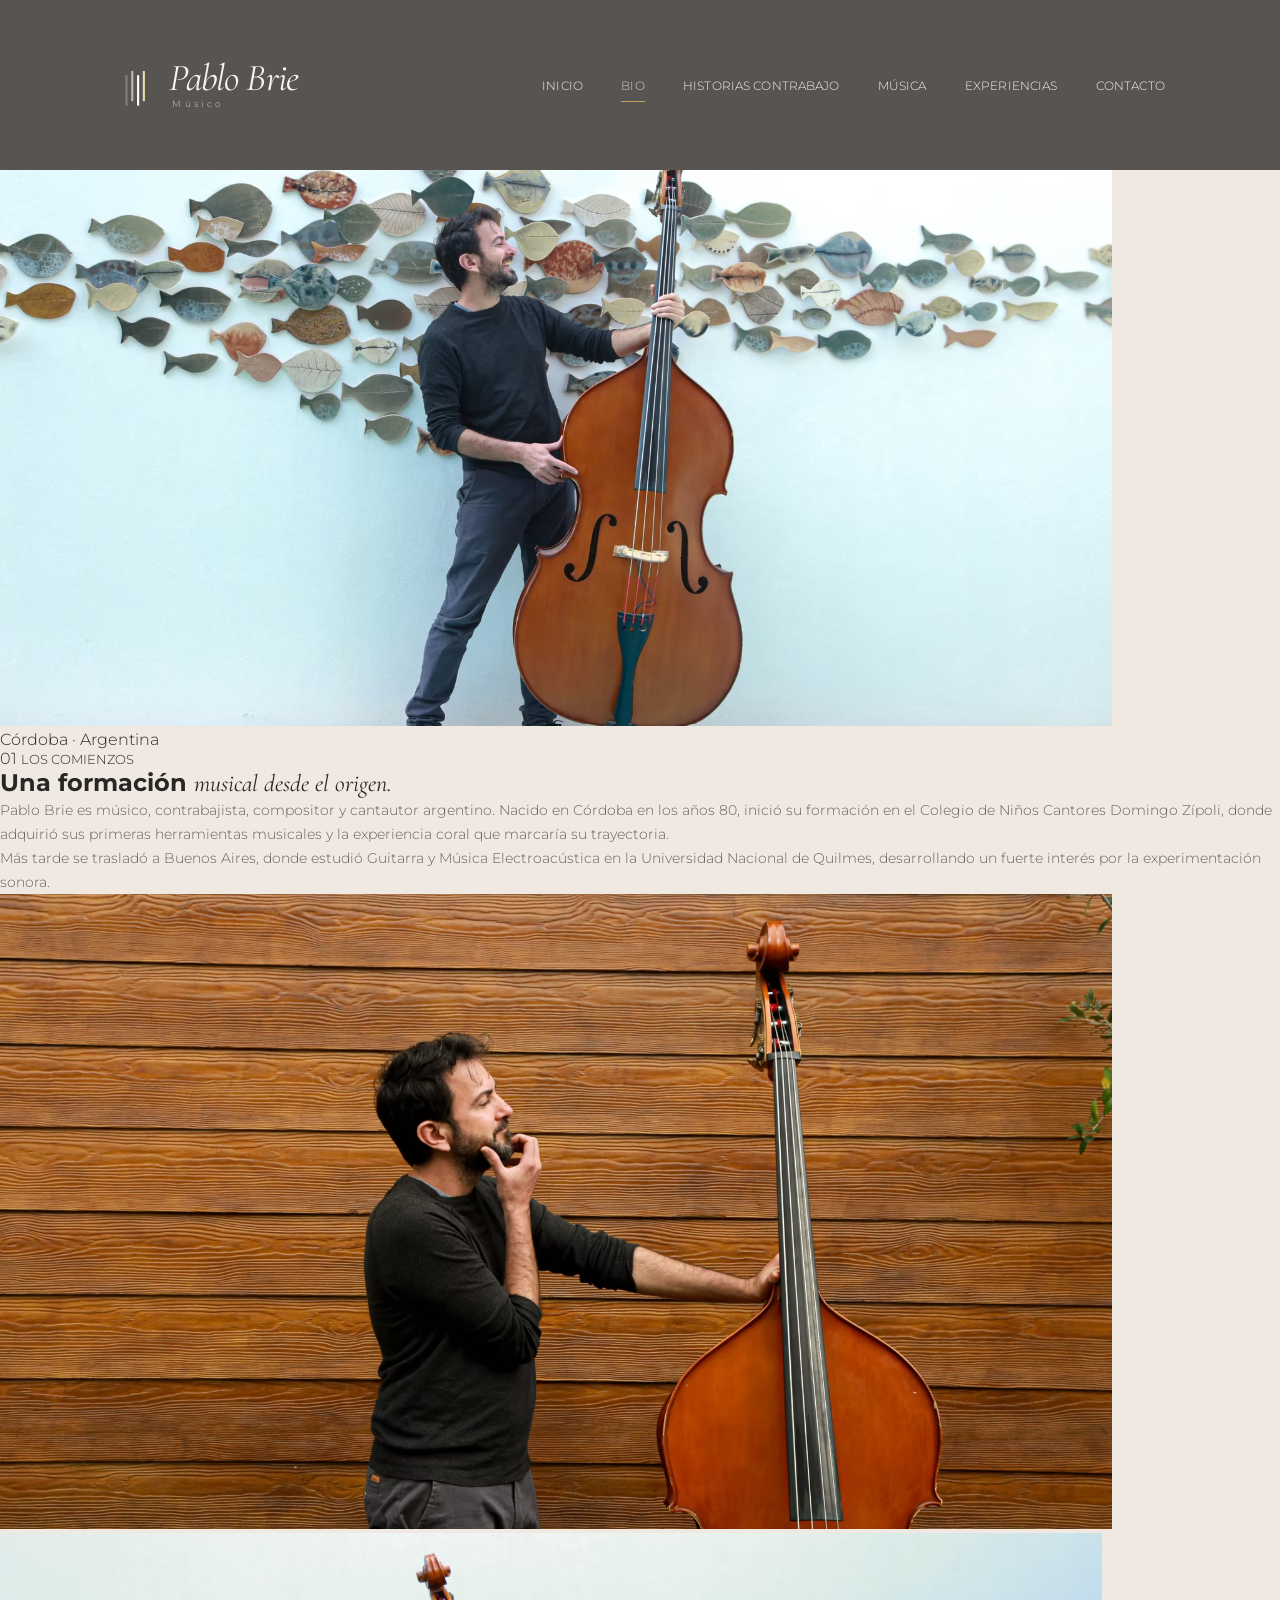
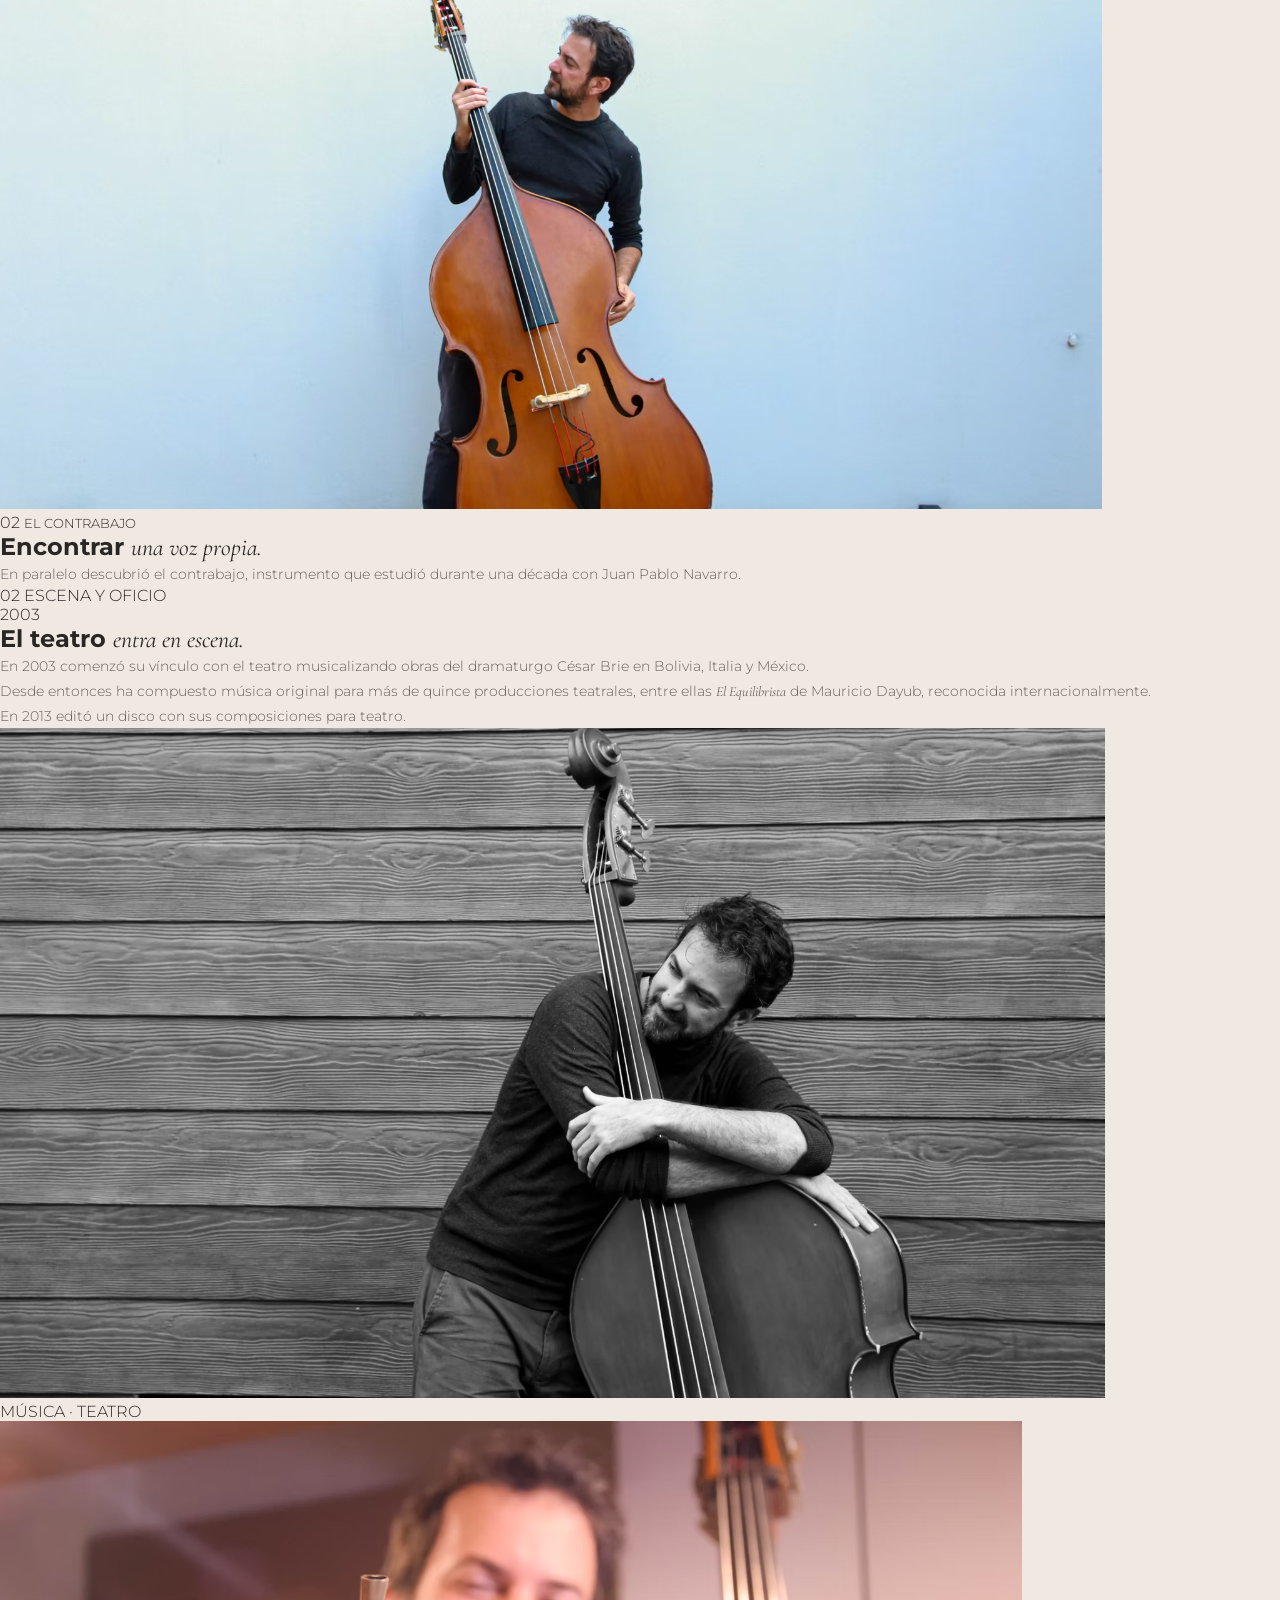
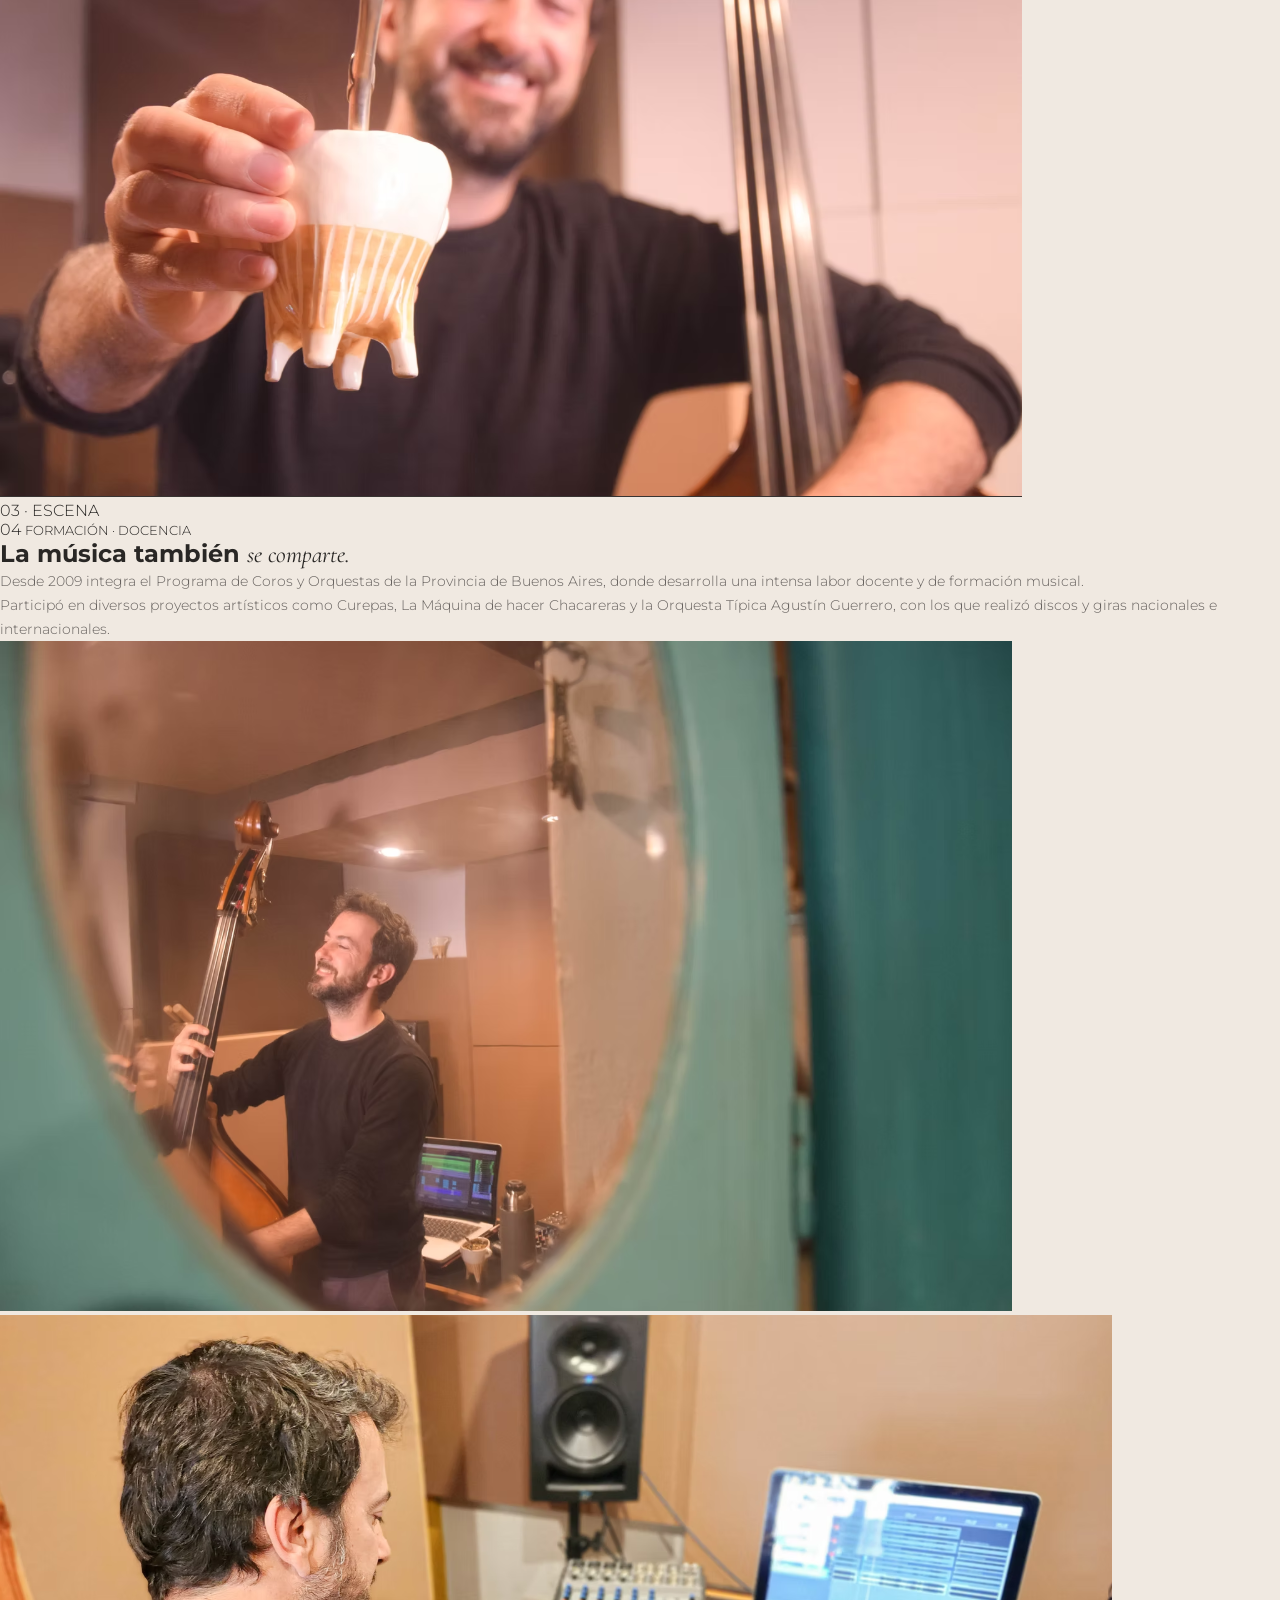
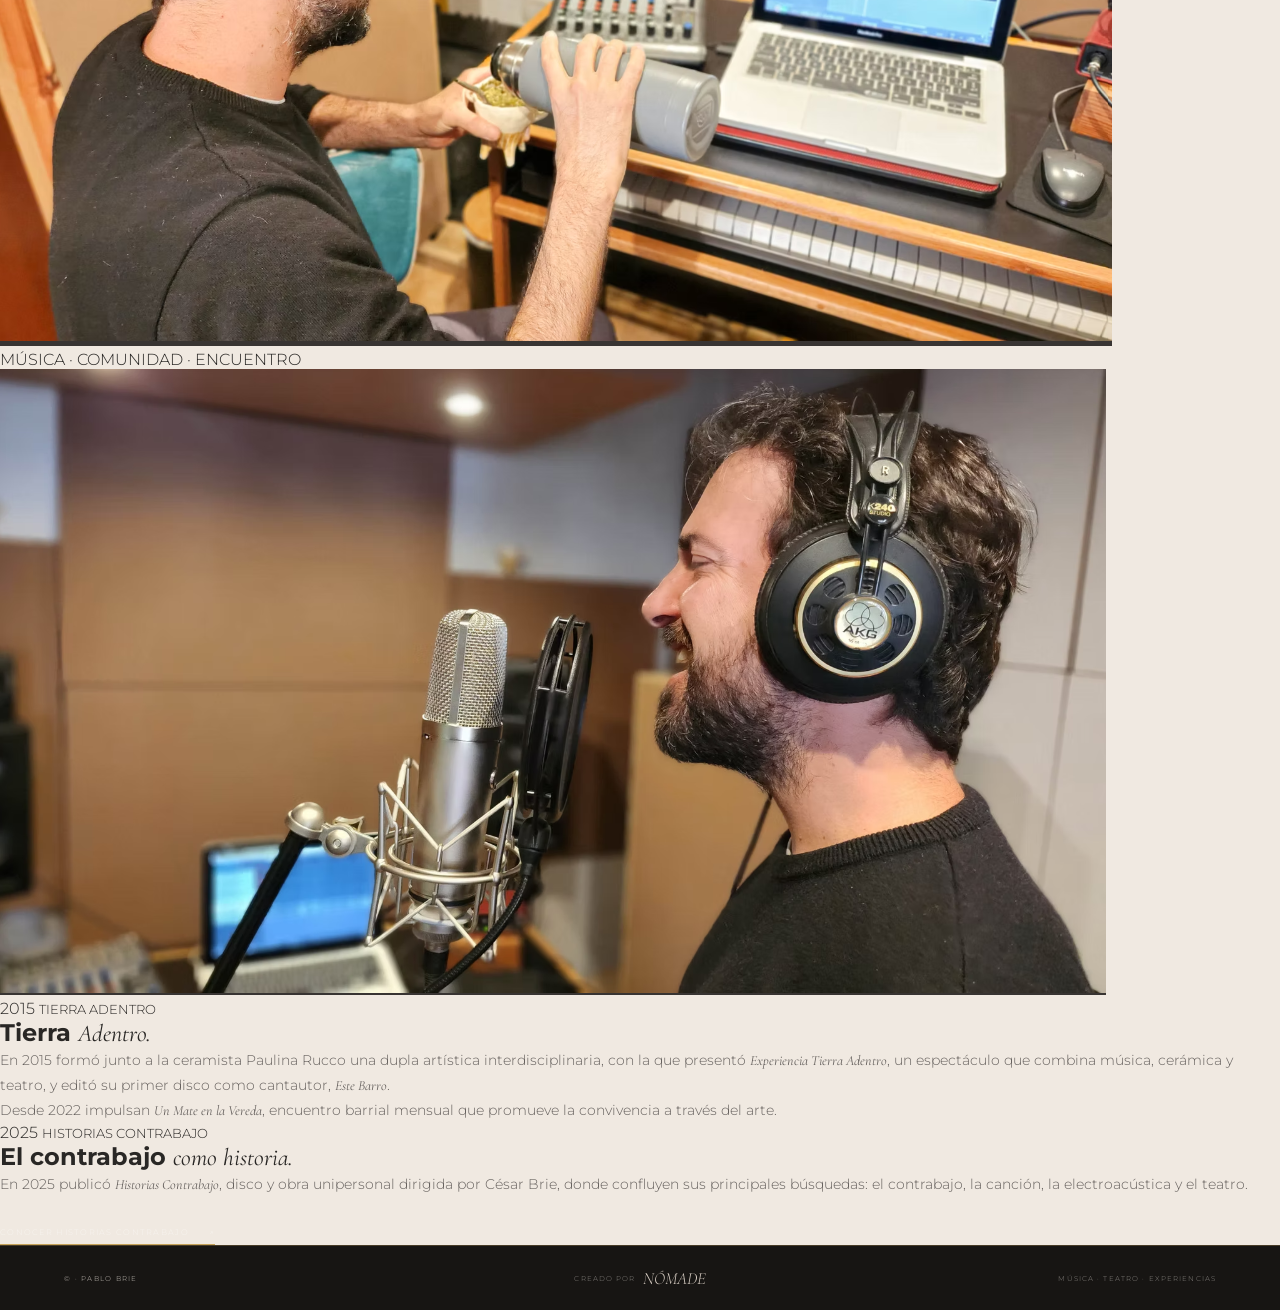
==== commit 23722748: "Update index.html" ====
--- a/bio/index.html
+++ b/bio/index.html
@@ -17,18 +17,27 @@
 
     <title>Bio — Pablo Brie</title>
 
+
+    <!-- TIPOGRAFÍAS -->
+
     <link rel="preconnect" href="https://fonts.googleapis.com">
 
     <link
-        href="https://fonts.googleapis.com/css2?family=Cormorant+Garamond:ital,wght@0,400;0,500;1,400;1,500&family=Montserrat:wght@300;400;500&display=swap"
+        href="https://fonts.googleapis.com/css2?family=Cormorant+Garamond:ital,wght@0,400;1,400;1,500&family=Montserrat:wght@300;400;500&display=swap"
         rel="stylesheet"
     >
+
+
+    <!-- CSS GENERAL -->
 
     <link
         rel="stylesheet"
         href="../css/style.css"
     >
 
+
+    <!-- CSS BIO -->
+
     <link
         rel="stylesheet"
         href="../css/bio.css"
@@ -38,6 +47,11 @@
 
 
 <body class="internal-page">
+
+
+    <!-- ==================================================
+         HEADER
+    ================================================== -->
 
     <header class="site-header">
 
@@ -67,12 +81,15 @@
 
         </a>
 
+
         <nav
             class="main-nav"
             aria-label="Navegación principal"
         >
 
-            <a href="../">INICIO</a>
+            <a href="../">
+                INICIO
+            </a>
 
             <a
                 href="./"
@@ -93,8 +110,14 @@
 
                 <div class="submenu">
 
-                    <a href="../musica/mi-musica/">MI MÚSICA</a>
-                    <a href="../musica/cancionero/">CANCIONERO</a>
+                    <a href="../musica/mi-musica/">
+                        MI MÚSICA
+                    </a>
+
+                    <a href="../musica/cancionero/">
+                        CANCIONERO
+                    </a>
+
                     <a href="../musica/musica-para-teatro/">
                         MÚSICA PARA TEATRO
                     </a>
@@ -103,10 +126,16 @@
 
             </div>
 
-            <a href="../experiencias/">EXPERIENCIAS</a>
-            <a href="../contacto/">CONTACTO</a>
+            <a href="../experiencias/">
+                EXPERIENCIAS
+            </a>
+
+            <a href="../contacto/">
+                CONTACTO
+            </a>
 
         </nav>
+
 
         <button
             class="menu-button"
@@ -114,182 +143,239 @@
             aria-label="Abrir menú"
             aria-expanded="false"
         >
+
             <span></span>
             <span></span>
+
         </button>
 
     </header>
 
 
+    <!-- ==================================================
+         MENÚ MOBILE
+    ================================================== -->
+
     <div class="mobile-menu">
 
         <nav>
 
-            <a href="../">INICIO</a>
-            <a href="./">BIO</a>
-            <a href="../historias-contrabajo/">HISTORIAS CONTRABAJO</a>
-            <a href="../musica/">MÚSICA</a>
-            <a href="../musica/mi-musica/"><small>MI MÚSICA</small></a>
-            <a href="../musica/cancionero/"><small>CANCIONERO</small></a>
-            <a href="../musica/musica-para-teatro/"><small>MÚSICA PARA TEATRO</small></a>
-            <a href="../experiencias/">EXPERIENCIAS</a>
-            <a href="../contacto/">CONTACTO</a>
+            <a href="../">
+                INICIO
+            </a>
+
+            <a href="./">
+                BIO
+            </a>
+
+            <a href="../historias-contrabajo/">
+                HISTORIAS CONTRABAJO
+            </a>
+
+            <a href="../musica/">
+                MÚSICA
+            </a>
+
+            <a href="../musica/mi-musica/">
+                <small>MI MÚSICA</small>
+            </a>
+
+            <a href="../musica/cancionero/">
+                <small>CANCIONERO</small>
+            </a>
+
+            <a href="../musica/musica-para-teatro/">
+                <small>MÚSICA PARA TEATRO</small>
+            </a>
+
+            <a href="../experiencias/">
+                EXPERIENCIAS
+            </a>
+
+            <a href="../contacto/">
+                CONTACTO
+            </a>
 
         </nav>
 
     </div>
 
 
+    <!-- ==================================================
+         BIO
+    ================================================== -->
+
     <main class="bio-page">
 
-        <section class="bio-opening">
-
-            <div class="bio-opening-label">
-                <span>01</span>
-                <span>BIO</span>
-            </div>
-
-            <div class="bio-opening-title">
-
-                <p class="bio-kicker">
-                    MÚSICO · CONTRABAJISTA · COMPOSITOR · CANTAUTOR
-                </p>
-
-                <h1>
-                    Pablo
-                    <em>Brie</em>
-                </h1>
-
-            </div>
-
-            <div class="bio-opening-image">
-
-                <img
-                    src="../assets/img/pablo1.png"
-                    alt="Pablo Brie"
-                >
-
-            </div>
-
-            <div class="bio-opening-caption">
-
-                <span>Córdoba · Argentina</span>
-                <span>↓</span>
+
+        <!-- ==================================================
+             NÚCLEO 01
+        ================================================== -->
+
+        <section class="bio-nucleus bio-nucleus-one">
+
+            <div class="nucleus-intro">
+
+                <div class="nucleus-index">
+                    01
+                    <span>ORIGEN Y VOZ</span>
+                </div>
+
+
+                <div class="nucleus-heading">
+
+                    <p class="bio-kicker">
+                        MÚSICO · CONTRABAJISTA · COMPOSITOR · CANTAUTOR
+                    </p>
+
+                    <h1>
+                        Pablo <em>Brie</em>
+                    </h1>
+
+                </div>
+
+
+                <figure class="nucleus-main-image">
+
+                    <img
+                        src="../assets/img/pablo1.png"
+                        alt="Pablo Brie junto a su contrabajo"
+                    >
+
+                    <figcaption>
+                        Córdoba · Argentina
+                    </figcaption>
+
+                </figure>
+
+            </div>
+
+
+            <div class="bio-story story-beginnings">
+
+                <div class="story-marker">
+                    <span>01</span>
+                    <small>LOS COMIENZOS</small>
+                </div>
+
+
+                <div class="story-copy">
+
+                    <h2>
+                        Una formación
+                        <em>musical desde el origen.</em>
+                    </h2>
+
+                    <div class="copy-columns">
+
+                        <p>
+                            Pablo Brie es músico, contrabajista,
+                            compositor y cantautor argentino.
+                            Nacido en Córdoba en los años 80,
+                            inició su formación en el Colegio de
+                            Niños Cantores Domingo Zípoli, donde
+                            adquirió sus primeras herramientas
+                            musicales y la experiencia coral que
+                            marcaría su trayectoria.
+                        </p>
+
+                        <p>
+                            Más tarde se trasladó a Buenos Aires,
+                            donde estudió Guitarra y Música
+                            Electroacústica en la Universidad
+                            Nacional de Quilmes, desarrollando
+                            un fuerte interés por la experimentación
+                            sonora.
+                        </p>
+
+                    </div>
+
+                </div>
+
+
+                <figure class="story-image image-two">
+
+                    <img
+                        src="../assets/img/pablo2.png"
+                        alt="Pablo Brie con su contrabajo"
+                        loading="lazy"
+                    >
+
+                </figure>
+
+            </div>
+
+
+            <div class="bio-story story-double">
+
+                <figure class="story-image image-three">
+
+                    <img
+                        src="../assets/img/pablo3.png"
+                        alt="Pablo Brie tocando el contrabajo"
+                        loading="lazy"
+                    >
+
+                </figure>
+
+
+                <div class="story-copy story-contrabass">
+
+                    <div class="story-marker">
+                        <span>02</span>
+                        <small>EL CONTRABAJO</small>
+                    </div>
+
+                    <h2>
+                        Encontrar
+                        <em>una voz propia.</em>
+                    </h2>
+
+                    <p>
+                        En paralelo descubrió el contrabajo,
+                        instrumento que estudió durante una
+                        década con Juan Pablo Navarro.
+                    </p>
+
+                </div>
 
             </div>
 
         </section>
 
 
-        <section class="bio-intro">
-
-            <div class="bio-year">01</div>
-
-            <div class="bio-intro-content">
-
-                <p class="bio-section-label">
-                    LOS COMIENZOS
-                </p>
-
-                <h2>
-                    Una formación
-                    <em>musical desde el origen.</em>
-                </h2>
-
-                <div class="bio-text">
-
-                    <p>
-                        Pablo Brie es músico, contrabajista,
-                        compositor y cantautor argentino.
-                        Nacido en Córdoba en los años 80,
-                        inició su formación en el Colegio de
-                        Niños Cantores Domingo Zípoli, donde
-                        adquirió sus primeras herramientas
-                        musicales y la experiencia coral que
-                        marcaría su trayectoria.
-                    </p>
-
-                    <p>
-                        Más tarde se trasladó a Buenos Aires,
-                        donde estudió Guitarra y Música
-                        Electroacústica en la Universidad
-                        Nacional de Quilmes, desarrollando
-                        un fuerte interés por la experimentación
-                        sonora.
-                    </p>
-
-                </div>
-
-            </div>
-
-        </section>
-
-
-        <section class="bio-photo bio-photo-large">
-
-            <img
-                src="../assets/img/pablo2.png"
-                alt="Pablo Brie"
-                loading="lazy"
-            >
-
-            <span class="photo-number">02</span>
-
-        </section>
-
-
-        <section class="bio-dual">
-
-            <div class="bio-dual-image">
-
-                <img
-                    src="../assets/img/pablo3.png"
-                    alt="Pablo Brie"
-                    loading="lazy"
-                >
-
-            </div>
-
-            <div class="bio-dual-text">
-
-                <span class="bio-year">02</span>
-
-                <p class="bio-section-label">
-                    EL CONTRABAJO
-                </p>
-
-                <h2>
-                    Encontrar
-                    <em>una voz propia.</em>
-                </h2>
-
-                <p>
-                    En paralelo descubrió el contrabajo,
-                    instrumento que estudió durante una
-                    década con Juan Pablo Navarro.
-                </p>
-
-            </div>
-
-        </section>
-
-
-        <section class="bio-theatre">
-
-            <div class="bio-theatre-header">
-
-                <span class="bio-section-label">2003</span>
-
-                <h2>
-                    El teatro
-                    <em>entra en escena.</em>
-                </h2>
-
-            </div>
-
-            <div class="bio-theatre-content">
-
-                <div class="bio-theatre-text">
+        <!-- ==================================================
+             NÚCLEO 02
+        ================================================== -->
+
+        <section class="bio-nucleus bio-nucleus-two">
+
+            <div class="nucleus-title-row">
+
+                <div class="nucleus-index">
+                    02
+                    <span>ESCENA Y OFICIO</span>
+                </div>
+
+                <div>
+
+                    <span class="story-year">
+                        2003
+                    </span>
+
+                    <h2>
+                        El teatro
+                        <em>entra en escena.</em>
+                    </h2>
+
+                </div>
+
+            </div>
+
+
+            <div class="theatre-story">
+
+                <div class="story-copy">
 
                     <p>
                         En 2003 comenzó su vínculo con el
@@ -313,17 +399,199 @@
 
                 </div>
 
-                <div class="bio-theatre-image">
+
+                <figure class="story-image theatre-image">
 
                     <img
                         src="../assets/img/pablo4.png"
+                        alt="Pablo Brie junto a su contrabajo"
+                        loading="lazy"
+                    >
+
+                    <figcaption>
+                        MÚSICA · TEATRO
+                    </figcaption>
+
+                </figure>
+
+            </div>
+
+
+            <div class="scene-strip">
+
+                <figure class="scene-image">
+
+                    <img
+                        src="../assets/img/pablo5.png"
+                        alt="Pablo Brie en escena"
+                        loading="lazy"
+                    >
+
+                    <figcaption>
+                        03 · ESCENA
+                    </figcaption>
+
+                </figure>
+
+
+                <div class="education-story">
+
+                    <div class="story-marker">
+                        <span>04</span>
+                        <small>FORMACIÓN · DOCENCIA</small>
+                    </div>
+
+                    <h2>
+                        La música también
+                        <em>se comparte.</em>
+                    </h2>
+
+                    <p class="lead">
+                        Desde 2009 integra el Programa de
+                        Coros y Orquestas de la Provincia de
+                        Buenos Aires, donde desarrolla una
+                        intensa labor docente y de formación
+                        musical.
+                    </p>
+
+                    <p>
+                        Participó en diversos proyectos artísticos
+                        como Curepas, La Máquina de hacer
+                        Chacareras y la Orquesta Típica Agustín
+                        Guerrero, con los que realizó discos y
+                        giras nacionales e internacionales.
+                    </p>
+
+                </div>
+
+            </div>
+
+
+            <div class="music-collage">
+
+                <figure class="collage-main">
+
+                    <img
+                        src="../assets/img/pablo6.png"
+                        alt="Pablo Brie tocando el contrabajo"
+                        loading="lazy"
+                    >
+
+                </figure>
+
+
+                <figure class="collage-small">
+
+                    <img
+                        src="../assets/img/pablo7.png"
+                        alt="Pablo Brie trabajando en música"
+                        loading="lazy"
+                    >
+
+                </figure>
+
+
+                <span class="collage-caption">
+                    MÚSICA · COMUNIDAD · ENCUENTRO
+                </span>
+
+            </div>
+
+        </section>
+
+
+        <!-- ==================================================
+             NÚCLEO 03
+        ================================================== -->
+
+        <section class="bio-nucleus bio-nucleus-three">
+
+            <div class="tierra-story">
+
+                <figure class="story-image tierra-image">
+
+                    <img
+                        src="../assets/img/pablo8.png"
                         alt="Pablo Brie"
                         loading="lazy"
                     >
 
-                    <span>
-                        MÚSICA · TEATRO
-                    </span>
+                </figure>
+
+
+                <div class="tierra-copy">
+
+                    <div class="story-marker">
+                        <span>2015</span>
+                        <small>TIERRA ADENTRO</small>
+                    </div>
+
+                    <h2>
+                        Tierra
+                        <em>Adentro.</em>
+                    </h2>
+
+                    <p>
+                        En 2015 formó junto a la ceramista
+                        Paulina Rucco una dupla artística
+                        interdisciplinaria, con la que presentó
+                        <em>Experiencia Tierra Adentro</em>,
+                        un espectáculo que combina música,
+                        cerámica y teatro, y editó su primer
+                        disco como cantautor, <em>Este Barro</em>.
+                    </p>
+
+                    <p>
+                        Desde 2022 impulsan
+                        <em>Un Mate en la Vereda</em>, encuentro
+                        barrial mensual que promueve la convivencia
+                        a través del arte.
+                    </p>
+
+                </div>
+
+            </div>
+
+
+            <div class="final-story">
+
+                <div class="story-marker">
+                    <span>2025</span>
+                    <small>HISTORIAS CONTRABAJO</small>
+                </div>
+
+
+                <div class="final-copy">
+
+                    <h2>
+                        El contrabajo
+                        <em>como historia.</em>
+                    </h2>
+
+                    <p>
+                        En 2025 publicó
+                        <em>Historias Contrabajo</em>, disco
+                        y obra unipersonal dirigida por César Brie,
+                        donde confluyen sus principales búsquedas:
+                        el contrabajo, la canción, la electroacústica
+                        y el teatro.
+                    </p>
+
+
+                    <a
+                        href="../historias-contrabajo/"
+                        class="bio-final-link"
+                    >
+
+                        <span>
+                            CONOCER HISTORIAS CONTRABAJO
+                        </span>
+
+                        <span>
+                            ↗
+                        </span>
+
+                    </a>
 
                 </div>
 
@@ -331,175 +599,12 @@
 
         </section>
 
-
-        <section class="bio-photo bio-photo-offset">
-
-            <img
-                src="../assets/img/pablo5.png"
-                alt="Pablo Brie"
-                loading="lazy"
-            >
-
-            <div class="photo-note">
-                <span>03</span>
-                <span>ESCENA</span>
-            </div>
-
-        </section>
-
-
-        <section class="bio-education">
-
-            <div class="bio-education-number">04</div>
-
-            <div class="bio-education-content">
-
-                <p class="bio-section-label">
-                    FORMACIÓN · DOCENCIA
-                </p>
-
-                <h2>
-                    La música también
-                    <em>se comparte.</em>
-                </h2>
-
-                <p class="large-text">
-                    Desde 2009 integra el Programa de Coros
-                    y Orquestas de la Provincia de Buenos Aires,
-                    donde desarrolla una intensa labor docente
-                    y de formación musical.
-                </p>
-
-                <p>
-                    Participó en diversos proyectos artísticos
-                    como Curepas, La Máquina de hacer Chacareras
-                    y la Orquesta Típica Agustín Guerrero, con
-                    los que realizó discos y giras nacionales
-                    e internacionales.
-                </p>
-
-            </div>
-
-        </section>
-
-
-        <section class="bio-photo-grid">
-
-            <div class="bio-grid-main">
-
-                <img
-                    src="../assets/img/pablo6.png"
-                    alt="Pablo Brie"
-                    loading="lazy"
-                >
-
-            </div>
-
-            <div class="bio-grid-small">
-
-                <img
-                    src="../assets/img/pablo7.png"
-                    alt="Pablo Brie"
-                    loading="lazy"
-                >
-
-            </div>
-
-            <span class="grid-label">
-                MÚSICA · COMUNIDAD · ENCUENTRO
-            </span>
-
-        </section>
-
-
-        <section class="bio-tierra">
-
-            <div class="bio-tierra-image">
-
-                <img
-                    src="../assets/img/pablo8.png"
-                    alt="Pablo Brie"
-                    loading="lazy"
-                >
-
-            </div>
-
-            <div class="bio-tierra-content">
-
-                <span class="bio-section-label">
-                    2015
-                </span>
-
-                <h2>
-                    Tierra
-                    <em>Adentro.</em>
-                </h2>
-
-                <p>
-                    En 2015 formó junto a la ceramista
-                    Paulina Rucco una dupla artística
-                    interdisciplinaria, con la que presentó
-                    <em>Experiencia Tierra Adentro</em>,
-                    un espectáculo que combina música,
-                    cerámica y teatro, y editó su primer
-                    disco como cantautor, <em>Este Barro</em>.
-                </p>
-
-                <p>
-                    Desde 2022 impulsan
-                    <em>Un Mate en la Vereda</em>, encuentro
-                    barrial mensual que promueve la convivencia
-                    a través del arte.
-                </p>
-
-            </div>
-
-        </section>
-
-
-        <section class="bio-final">
-
-            <div class="bio-final-year">2025</div>
-
-            <div class="bio-final-content">
-
-                <p class="bio-section-label">
-                    HISTORIAS CONTRABAJO
-                </p>
-
-                <h2>
-                    El contrabajo
-                    <em>como historia.</em>
-                </h2>
-
-                <p>
-                    En 2025 publicó
-                    <em>Historias Contrabajo</em>, disco
-                    y obra unipersonal dirigida por César Brie,
-                    donde confluyen sus principales búsquedas:
-                    el contrabajo, la canción, la electroacústica
-                    y el teatro.
-                </p>
-
-                <a
-                    href="../historias-contrabajo/"
-                    class="bio-final-link"
-                >
-
-                    <span>
-                        CONOCER HISTORIAS CONTRABAJO
-                    </span>
-
-                    <span>↗</span>
-
-                </a>
-
-            </div>
-
-        </section>
-
     </main>
 
+
+    <!-- ==================================================
+         FOOTER
+    ================================================== -->
 
     <footer class="site-footer">
 
@@ -511,9 +616,12 @@
 
         </div>
 
+
         <div class="footer-center">
 
-            <span>CREADO POR</span>
+            <span>
+                CREADO POR
+            </span>
 
             <a
                 href="https://www.somosnomade.com.ar/"
@@ -525,6 +633,7 @@
 
         </div>
 
+
         <div class="footer-right">
 
             <span>
@@ -537,6 +646,9 @@
 
 
     <script src="../js/main.js"></script>
+
+
+    <!-- ACCESIBILIDAD -->
 
     <script
         src="https://static.getwcag.com/widget.js"
--- a/css/style.css
+++ b/css/style.css
@@ -1352,3 +1352,96 @@
     }
 
 }
+/* ==================================================
+   PABLO BRIE — HOME COMPACTA
+   SOLO MODIFICA LA PORTADA
+================================================== */
+
+body.home-page .site-header {
+    height: 145px;
+    padding: 24px clamp(38px, 7vw, 125px);
+}
+
+body.home-page .home {
+    top: 145px;
+    height: calc(100vh - 203px);
+}
+
+body.home-page .hero-image {
+    top: 14px;
+    bottom: 14px;
+    left: clamp(58px, 9.5vw, 155px);
+    right: clamp(58px, 7.5vw, 135px);
+}
+
+body.home-page .hero-intro {
+    left: clamp(70px, 11.5vw, 200px);
+    bottom: 22px;
+}
+
+body.home-page .hero-button {
+    right: clamp(68px, 13vw, 230px);
+    bottom: 50px;
+    padding: 16px 19px;
+}
+
+body.home-page .site-footer {
+    position: fixed;
+    left: 0;
+    bottom: 0;
+    width: 100%;
+    height: 58px;
+}
+
+
+/* ==================================================
+   MOBILE
+================================================== */
+
+@media (max-width: 760px) {
+
+    body.home-page .site-header {
+        height: 88px;
+        padding: 16px 20px;
+    }
+
+    body.home-page .home {
+        top: 88px;
+        height: calc(100vh - 143px);
+    }
+
+    body.home-page .hero-image {
+        top: 10px;
+        bottom: 10px;
+        left: 12px;
+        right: 12px;
+    }
+
+    body.home-page .hero-intro {
+        left: 25px;
+        bottom: 20px;
+    }
+
+    body.home-page .hero-button {
+        left: 25px;
+        right: auto;
+        bottom: 94px;
+        padding: 13px 15px;
+        font-size: 8px;
+        gap: 15px;
+    }
+
+    body.home-page .site-footer {
+        position: fixed;
+        left: 0;
+        bottom: 0;
+        width: 100%;
+        height: 55px;
+        min-height: 55px;
+    }
+
+    body.home-page .mobile-menu {
+        inset: 88px 0 0 0;
+    }
+
+}
--- a/css/bio.css
+++ b/css/bio.css
@@ -0,0 +1,1507 @@
+/* ==================================================
+   PABLO BRIE — BIO
+   DISEÑO EDITORIAL COMPACTO
+================================================== */
+
+
+/* ==================================================
+   BASE
+================================================== */
+
+html,
+body {
+    height: auto;
+    min-height: 100%;
+    overflow-x: hidden;
+    overflow-y: auto;
+}
+
+.bio-page {
+    width: 100%;
+    background: var(--crema);
+    color: var(--texto-oscuro);
+}
+
+
+/* ==================================================
+   TIPOGRAFÍA GENERAL
+================================================== */
+
+.bio-page h1,
+.bio-page h2,
+.bio-page h3,
+.bio-page p {
+    margin-top: 0;
+}
+
+.bio-page p {
+    font-size: 14px;
+    line-height: 1.72;
+    color: var(--gris-medio);
+}
+
+.bio-page em {
+    font-family: var(--serif);
+    font-style: italic;
+    font-weight: 400;
+}
+
+
+/* ==================================================
+   APERTURA
+================================================== */
+
+.bio-opening {
+    min-height: auto;
+
+    padding:
+        175px
+        clamp(28px, 8vw, 125px)
+        55px;
+
+    display: grid;
+
+    grid-template-columns:
+        90px
+        minmax(300px, 1fr)
+        minmax(320px, 470px);
+
+    grid-template-rows: auto auto auto;
+
+    column-gap: clamp(25px, 4vw, 65px);
+    row-gap: 20px;
+
+    align-items: center;
+
+    background: var(--crema);
+}
+
+
+/* etiqueta lateral */
+
+.bio-opening-label {
+    align-self: start;
+
+    display: flex;
+    flex-direction: column;
+
+    gap: 7px;
+
+    padding-top: 5px;
+
+    font-size: 8px;
+    letter-spacing: .18em;
+
+    color: var(--gris-claro);
+}
+
+
+/* título */
+
+.bio-opening-title {
+    align-self: center;
+    z-index: 5;
+}
+
+.bio-kicker {
+    margin-bottom: 16px;
+
+    font-family: var(--sans);
+
+    font-size: 8px;
+    font-weight: 400;
+
+    line-height: 1.5;
+
+    letter-spacing: .16em;
+
+    color: var(--gris-medio);
+}
+
+.bio-opening-title h1 {
+    margin: 0;
+
+    font-family: var(--sans);
+
+    font-size: clamp(58px, 7vw, 105px);
+    font-weight: 300;
+
+    line-height: .82;
+
+    letter-spacing: -.065em;
+
+    color: var(--texto-oscuro);
+}
+
+.bio-opening-title h1 em {
+    font-family: var(--serif);
+    font-style: italic;
+    font-weight: 400;
+
+    letter-spacing: -.045em;
+}
+
+
+/* foto */
+
+.bio-opening-image {
+    width: 100%;
+    height: 430px;
+
+    overflow: hidden;
+}
+
+.bio-opening-image img {
+    display: block;
+
+    width: 100%;
+    height: 100%;
+
+    object-fit: cover;
+    object-position: center;
+
+    animation: bioImageIn .9s ease-out both;
+}
+
+@keyframes bioImageIn {
+    from {
+        opacity: 0;
+        transform: scale(1.025);
+    }
+
+    to {
+        opacity: 1;
+        transform: scale(1);
+    }
+}
+
+
+/* caption */
+
+.bio-opening-caption {
+    grid-column: 2 / 4;
+
+    display: flex;
+    justify-content: space-between;
+    align-items: center;
+
+    padding-top: 5px;
+
+    font-size: 8px;
+    letter-spacing: .18em;
+
+    color: var(--gris-claro);
+}
+
+
+/* ==================================================
+   BLOQUES GENERALES
+================================================== */
+
+.bio-intro,
+.bio-theatre,
+.bio-education,
+.bio-photo-grid,
+.bio-final {
+    background: var(--crema);
+}
+
+
+/* ==================================================
+   01 — COMIENZOS
+================================================== */
+
+.bio-intro {
+    padding:
+        65px
+        clamp(28px, 8vw, 125px)
+        70px;
+
+    display: grid;
+
+    grid-template-columns: 90px minmax(0, 1fr);
+
+    column-gap: clamp(25px, 4vw, 65px);
+
+    border-top: 1px solid rgba(88, 84, 81, .16);
+}
+
+.bio-year {
+    font-family: var(--sans);
+
+    font-size: 9px;
+
+    letter-spacing: .18em;
+
+    color: var(--terracota);
+}
+
+.bio-intro-content {
+    max-width: 900px;
+}
+
+.bio-section-label {
+    font-size: 8px;
+
+    letter-spacing: .18em;
+
+    color: var(--gris-claro);
+}
+
+.bio-intro h2 {
+    max-width: 720px;
+
+    margin:
+        18px
+        0
+        30px;
+
+    font-family: var(--sans);
+
+    font-size: clamp(40px, 4.8vw, 70px);
+
+    font-weight: 300;
+
+    line-height: .92;
+
+    letter-spacing: -.055em;
+
+    color: var(--texto-oscuro);
+}
+
+.bio-intro h2 em {
+    font-family: var(--serif);
+    font-style: italic;
+    font-weight: 400;
+}
+
+.bio-text {
+    max-width: 760px;
+
+    display: grid;
+
+    grid-template-columns: 1fr 1fr;
+
+    gap: 35px;
+}
+
+
+/* ==================================================
+   FOTO 02
+================================================== */
+
+.bio-photo {
+    position: relative;
+
+    overflow: hidden;
+}
+
+.bio-photo img {
+    display: block;
+
+    width: 100%;
+    height: 100%;
+
+    object-fit: cover;
+
+    transition: transform .7s ease;
+}
+
+.bio-photo:hover img {
+    transform: scale(1.02);
+}
+
+.bio-photo-large {
+    width: min(84%, 1100px);
+
+    height: 430px;
+
+    margin:
+        0
+        auto
+        60px;
+}
+
+.photo-number {
+    position: absolute;
+
+    top: 18px;
+    right: 18px;
+
+    font-size: 8px;
+
+    letter-spacing: .18em;
+
+    color: var(--blanco);
+}
+
+
+/* ==================================================
+   02 — CONTRABAJO
+================================================== */
+
+.bio-dual {
+    padding:
+        70px
+        clamp(28px, 8vw, 125px);
+
+    display: grid;
+
+    grid-template-columns:
+        minmax(300px, 1fr)
+        minmax(300px, .85fr);
+
+    gap: clamp(35px, 6vw, 85px);
+
+    align-items: center;
+
+    background: #ddd4cb;
+
+    color: var(--texto-oscuro);
+
+    border-top: 1px solid rgba(88, 84, 81, .14);
+}
+
+.bio-dual-image {
+    width: 100%;
+    height: 410px;
+
+    overflow: hidden;
+}
+
+.bio-dual-image img {
+    display: block;
+
+    width: 100%;
+    height: 100%;
+
+    object-fit: cover;
+}
+
+.bio-dual-text {
+    padding: 5px 0;
+
+    display: flex;
+    flex-direction: column;
+
+    justify-content: center;
+
+    max-width: 600px;
+}
+
+.bio-dual-text .bio-year {
+    margin-bottom: 26px;
+}
+
+.bio-dual-text h2 {
+    max-width: 540px;
+
+    margin:
+        15px
+        0
+        28px;
+
+    font-family: var(--sans);
+
+    font-size: clamp(40px, 4.6vw, 68px);
+
+    font-weight: 300;
+
+    line-height: .9;
+
+    letter-spacing: -.055em;
+
+    color: var(--texto-oscuro);
+}
+
+.bio-dual-text h2 em {
+    font-family: var(--serif);
+}
+
+.bio-dual-text > p:last-child {
+    max-width: 430px;
+
+    color: var(--gris-medio);
+}
+
+
+/* ==================================================
+   2003 — TEATRO
+================================================== */
+
+.bio-theatre {
+    padding:
+        75px
+        clamp(28px, 8vw, 125px)
+        80px;
+
+    border-top: 1px solid rgba(88, 84, 81, .16);
+}
+
+.bio-theatre-header {
+    display: grid;
+
+    grid-template-columns: 90px minmax(0, 1fr);
+
+    column-gap: clamp(25px, 4vw, 65px);
+
+    align-items: start;
+}
+
+.bio-theatre-header .bio-section-label {
+    padding-top: 5px;
+}
+
+.bio-theatre-header h2 {
+    max-width: 820px;
+
+    margin: 0;
+
+    font-family: var(--sans);
+
+    font-size: clamp(46px, 5.4vw, 78px);
+
+    font-weight: 300;
+
+    line-height: .88;
+
+    letter-spacing: -.06em;
+
+    color: var(--texto-oscuro);
+}
+
+.bio-theatre-header h2 em {
+    font-family: var(--serif);
+}
+
+.bio-theatre-content {
+    margin-top: 42px;
+
+    display: grid;
+
+    grid-template-columns:
+        minmax(250px, .7fr)
+        minmax(320px, 1.3fr);
+
+    gap: clamp(30px, 5vw, 75px);
+
+    align-items: center;
+}
+
+.bio-theatre-text {
+    max-width: 470px;
+}
+
+.bio-theatre-text p {
+    margin-bottom: 17px;
+}
+
+.bio-theatre-text em {
+    font-family: var(--serif);
+
+    font-size: 1.08em;
+}
+
+.bio-theatre-image {
+    position: relative;
+
+    height: 430px;
+
+    overflow: hidden;
+}
+
+.bio-theatre-image img {
+    display: block;
+
+    width: 100%;
+    height: 100%;
+
+    object-fit: cover;
+}
+
+.bio-theatre-image > span {
+    position: absolute;
+
+    left: 18px;
+    bottom: 18px;
+
+    padding:
+        8px
+        11px;
+
+    background: var(--crema);
+
+    color: var(--texto-oscuro);
+
+    font-size: 7px;
+
+    letter-spacing: .16em;
+}
+
+
+/* ==================================================
+   FOTO ESCENA
+================================================== */
+
+.bio-photo-offset {
+    position: relative;
+
+    width: min(62%, 850px);
+
+    height: 420px;
+
+    margin:
+        20px
+        8vw
+        65px
+        auto;
+
+    overflow: hidden;
+}
+
+.bio-photo-offset img {
+    display: block;
+
+    width: 100%;
+    height: 100%;
+
+    object-fit: cover;
+}
+
+.photo-note {
+    position: absolute;
+
+    left: 18px;
+    bottom: 18px;
+
+    display: flex;
+
+    align-items: center;
+
+    gap: 14px;
+
+    font-size: 7px;
+
+    letter-spacing: .18em;
+
+    color: var(--blanco);
+}
+
+
+/* ==================================================
+   04 — DOCENCIA
+================================================== */
+
+.bio-education {
+    padding:
+        70px
+        clamp(28px, 8vw, 125px)
+        75px;
+
+    display: grid;
+
+    grid-template-columns: 90px minmax(0, 1fr);
+
+    column-gap: clamp(25px, 4vw, 65px);
+
+    border-top: 1px solid rgba(88, 84, 81, .16);
+}
+
+.bio-education-number {
+    font-size: 9px;
+
+    letter-spacing: .18em;
+
+    color: var(--terracota);
+}
+
+.bio-education-content {
+    max-width: 900px;
+}
+
+.bio-education-content h2 {
+    max-width: 760px;
+
+    margin:
+        18px
+        0
+        28px;
+
+    font-family: var(--sans);
+
+    font-size: clamp(42px, 5vw, 72px);
+
+    font-weight: 300;
+
+    line-height: .9;
+
+    letter-spacing: -.06em;
+
+    color: var(--texto-oscuro);
+}
+
+.bio-education-content h2 em {
+    font-family: var(--serif);
+}
+
+.bio-education-content .large-text {
+    max-width: 680px;
+
+    margin-bottom: 20px;
+
+    font-size: 17px;
+
+    line-height: 1.55;
+
+    color: var(--texto-oscuro);
+}
+
+.bio-education-content > p:last-child {
+    max-width: 620px;
+}
+
+
+/* ==================================================
+   FOTOS — COMPOSICIÓN
+================================================== */
+
+.bio-photo-grid {
+    position: relative;
+
+    min-height: auto;
+
+    padding:
+        55px
+        9vw
+        75px;
+
+    display: grid;
+
+    grid-template-columns: 1.55fr .85fr;
+
+    gap: 20px;
+
+    align-items: end;
+
+    border-top: 1px solid rgba(88, 84, 81, .16);
+}
+
+.bio-grid-main {
+    height: 450px;
+
+    overflow: hidden;
+}
+
+.bio-grid-small {
+    height: 290px;
+
+    margin-bottom: 55px;
+
+    overflow: hidden;
+}
+
+.bio-grid-main img,
+.bio-grid-small img {
+    display: block;
+
+    width: 100%;
+    height: 100%;
+
+    object-fit: cover;
+
+    transition: transform .7s ease;
+}
+
+.bio-grid-main:hover img,
+.bio-grid-small:hover img {
+    transform: scale(1.02);
+}
+
+.grid-label {
+    position: absolute;
+
+    top: 25px;
+    right: 9vw;
+
+    font-size: 7px;
+
+    letter-spacing: .18em;
+
+    color: var(--gris-claro);
+}
+
+
+/* ==================================================
+   2015 — TIERRA ADENTRO
+================================================== */
+
+.bio-tierra {
+    padding:
+        75px
+        clamp(28px, 8vw, 125px);
+
+    display: grid;
+
+    grid-template-columns:
+        minmax(300px, 1fr)
+        minmax(300px, .85fr);
+
+    gap: clamp(35px, 6vw, 85px);
+
+    align-items: center;
+
+    background: #c56a4b;
+
+    color: var(--blanco);
+
+    border-top: 1px solid rgba(255, 255, 255, .18);
+}
+
+.bio-tierra-image {
+    height: 420px;
+
+    overflow: hidden;
+}
+
+.bio-tierra-image img {
+    display: block;
+
+    width: 100%;
+    height: 100%;
+
+    object-fit: cover;
+}
+
+.bio-tierra-content {
+    max-width: 560px;
+
+    padding: 5px 0;
+}
+
+.bio-tierra-content .bio-section-label {
+    color: var(--beige);
+}
+
+.bio-tierra-content h2 {
+    margin:
+        18px
+        0
+        28px;
+
+    font-family: var(--sans);
+
+    font-size: clamp(48px, 5.6vw, 82px);
+
+    font-weight: 300;
+
+    line-height: .84;
+
+    letter-spacing: -.065em;
+}
+
+.bio-tierra-content h2 em {
+    font-family: var(--serif);
+}
+
+.bio-tierra-content p {
+    max-width: 500px;
+
+    margin-bottom: 17px;
+
+    color: rgba(247, 244, 239, .88);
+}
+
+
+/* ==================================================
+   FINAL — 2025
+================================================== */
+
+.bio-final {
+    padding:
+        80px
+        clamp(28px, 8vw, 125px)
+        90px;
+
+    display: grid;
+
+    grid-template-columns: 90px minmax(0, 1fr);
+
+    column-gap: clamp(25px, 4vw, 65px);
+
+    background: var(--carbon);
+
+    color: var(--blanco);
+
+    border-top: 1px solid rgba(198, 163, 90, .25);
+}
+
+.bio-final-year {
+    padding-top: 5px;
+
+    font-size: 9px;
+
+    letter-spacing: .18em;
+
+    color: var(--dorado);
+}
+
+.bio-final-content {
+    max-width: 880px;
+}
+
+.bio-final-content .bio-section-label {
+    color: var(--gris-claro);
+}
+
+.bio-final-content h2 {
+    max-width: 780px;
+
+    margin:
+        18px
+        0
+        28px;
+
+    font-family: var(--sans);
+
+    font-size: clamp(48px, 5.8vw, 85px);
+
+    font-weight: 300;
+
+    line-height: .86;
+
+    letter-spacing: -.06em;
+}
+
+.bio-final-content h2 em {
+    font-family: var(--serif);
+}
+
+.bio-final-content > p {
+    max-width: 620px;
+
+    color: var(--texto-suave);
+}
+
+.bio-final-link {
+    width: max-content;
+
+    margin-top: 30px;
+
+    padding-bottom: 7px;
+
+    display: flex;
+
+    gap: 20px;
+
+    border-bottom: 1px solid var(--dorado);
+
+    color: var(--blanco);
+
+    font-size: 8px;
+
+    letter-spacing: .16em;
+
+    transition: color .3s ease;
+}
+
+.bio-final-link:hover {
+    color: var(--dorado);
+}
+
+
+/* ==================================================
+   ANIMACIÓN DE IMÁGENES
+================================================== */
+
+.bio-page img {
+    animation: bioReveal linear both;
+
+    animation-timeline: view();
+
+    animation-range: entry 5% cover 25%;
+}
+
+@keyframes bioReveal {
+    from {
+        opacity: .6;
+        transform: scale(.985);
+    }
+
+    to {
+        opacity: 1;
+        transform: scale(1);
+    }
+}
+
+
+/* ==================================================
+   TABLET
+================================================== */
+
+@media (max-width: 1000px) {
+
+    .bio-opening {
+        grid-template-columns:
+            65px
+            minmax(250px, 1fr)
+            minmax(280px, .9fr);
+
+        padding-left: 35px;
+        padding-right: 35px;
+    }
+
+    .bio-intro,
+    .bio-education,
+    .bio-final,
+    .bio-theatre {
+        padding-left: 35px;
+        padding-right: 35px;
+    }
+
+    .bio-dual,
+    .bio-tierra {
+        padding-left: 35px;
+        padding-right: 35px;
+    }
+
+    .bio-photo-grid {
+        padding-left: 35px;
+        padding-right: 35px;
+    }
+
+    .bio-opening-title h1 {
+        font-size: 9vw;
+    }
+
+    .bio-text {
+        gap: 25px;
+    }
+
+    .bio-photo-offset {
+        width: 70%;
+        margin-right: 35px;
+    }
+}
+
+
+/* ==================================================
+   MOBILE
+================================================== */
+
+@media (max-width: 760px) {
+
+    /* APERTURA */
+
+    .bio-opening {
+        padding:
+            110px
+            22px
+            35px;
+
+        display: flex;
+        flex-direction: column;
+
+        align-items: stretch;
+
+        gap: 0;
+    }
+
+    .bio-opening-label {
+        flex-direction: row;
+
+        justify-content: space-between;
+
+        padding: 0;
+
+        margin-bottom: 35px;
+    }
+
+    .bio-opening-title {
+        margin: 0 0 25px;
+    }
+
+    .bio-kicker {
+        max-width: 280px;
+
+        margin-bottom: 14px;
+
+        font-size: 7px;
+    }
+
+    .bio-opening-title h1 {
+        font-size: 20vw;
+
+        line-height: .8;
+    }
+
+    .bio-opening-image {
+        height: 48vh;
+    }
+
+    .bio-opening-caption {
+        grid-column: auto;
+
+        margin-top: 9px;
+
+        font-size: 7px;
+    }
+
+
+    /* COMIENZOS */
+
+    .bio-intro {
+        padding:
+            55px
+            22px
+            65px;
+
+        display: block;
+    }
+
+    .bio-intro .bio-year {
+        display: block;
+
+        margin-bottom: 22px;
+    }
+
+    .bio-intro h2 {
+        margin:
+            18px
+            0
+            28px;
+
+        font-size: 12.5vw;
+    }
+
+    .bio-text {
+        display: block;
+
+        max-width: 620px;
+    }
+
+    .bio-text p {
+        margin-bottom: 18px;
+    }
+
+
+    /* FOTO 02 */
+
+    .bio-photo-large {
+        width: calc(100% - 44px);
+
+        height: 42vh;
+
+        margin:
+            0
+            22px
+            50px;
+    }
+
+
+    /* CONTRABAJO */
+
+    .bio-dual {
+        display: block;
+
+        padding:
+            60px
+            22px
+            65px;
+    }
+
+    .bio-dual-image {
+        height: 40vh;
+
+        margin-bottom: 35px;
+    }
+
+    .bio-dual-text {
+        padding: 0;
+
+        max-width: 620px;
+    }
+
+    .bio-dual-text .bio-year {
+        margin-bottom: 22px;
+    }
+
+    .bio-dual-text h2 {
+        margin:
+            15px
+            0
+            25px;
+
+        font-size: 13vw;
+    }
+
+
+    /* TEATRO */
+
+    .bio-theatre {
+        padding:
+            60px
+            22px
+            65px;
+    }
+
+    .bio-theatre-header {
+        display: block;
+    }
+
+    .bio-theatre-header .bio-section-label {
+        display: block;
+
+        margin-bottom: 20px;
+    }
+
+    .bio-theatre-header h2 {
+        font-size: 13vw;
+    }
+
+    .bio-theatre-content {
+        margin-top: 35px;
+
+        display: flex;
+
+        flex-direction: column;
+
+        gap: 0;
+    }
+
+    .bio-theatre-text {
+        max-width: 620px;
+
+        margin-bottom: 28px;
+    }
+
+    .bio-theatre-image {
+        width: 100%;
+
+        height: 42vh;
+    }
+
+
+    /* FOTO ESCENA */
+
+    .bio-photo-offset {
+        width: calc(100% - 44px);
+
+        height: 43vh;
+
+        margin:
+            10px
+            22px
+            55px
+            auto;
+    }
+
+
+    /* DOCENCIA */
+
+    .bio-education {
+        padding:
+            60px
+            22px
+            65px;
+
+        display: block;
+    }
+
+    .bio-education-number {
+        margin-bottom: 22px;
+    }
+
+    .bio-education-content h2 {
+        margin:
+            18px
+            0
+            28px;
+
+        font-size: 12.5vw;
+    }
+
+    .bio-education-content .large-text {
+        margin-bottom: 18px;
+
+        font-size: 16px;
+    }
+
+
+    /* GALERÍA */
+
+    .bio-photo-grid {
+        min-height: auto;
+
+        padding:
+            45px
+            22px
+            60px;
+
+        display: flex;
+
+        flex-direction: column;
+
+        gap: 14px;
+    }
+
+    .grid-label {
+        position: static;
+
+        order: -1;
+
+        margin-bottom: 8px;
+    }
+
+    .bio-grid-main {
+        width: 100%;
+
+        height: 40vh;
+    }
+
+    .bio-grid-small {
+        width: 70%;
+
+        height: 27vh;
+
+        margin:
+            0
+            0
+            0
+            auto;
+    }
+
+
+    /* TIERRA */
+
+    .bio-tierra {
+        display: block;
+
+        padding:
+            60px
+            22px
+            65px;
+    }
+
+    .bio-tierra-image {
+        height: 40vh;
+
+        margin-bottom: 35px;
+    }
+
+    .bio-tierra-content {
+        padding: 0;
+
+        max-width: 620px;
+    }
+
+    .bio-tierra-content h2 {
+        margin:
+            18px
+            0
+            28px;
+
+        font-size: 14vw;
+    }
+
+
+    /* FINAL */
+
+    .bio-final {
+        padding:
+            65px
+            22px
+            75px;
+
+        display: block;
+    }
+
+    .bio-final-year {
+        margin-bottom: 22px;
+    }
+
+    .bio-final-content h2 {
+        margin:
+            18px
+            0
+            28px;
+
+        font-size: 14vw;
+    }
+
+    .bio-final-link {
+        margin-top: 28px;
+    }
+
+}
+
+/* ==================================================
+   BIO — FOTOS MÁS PEQUEÑAS
+================================================== */
+
+@media (min-width: 761px) {
+
+    .bio-opening-image {
+        height: 350px;
+    }
+
+    .bio-photo-large {
+        width: min(68%, 820px);
+        height: 330px;
+    }
+
+    .bio-dual-image {
+        height: 320px;
+    }
+
+    .bio-theatre-image {
+        height: 340px;
+    }
+
+    .bio-photo-offset {
+        width: 52%;
+        height: 330px;
+    }
+
+    .bio-grid-main {
+        height: 340px;
+    }
+
+    .bio-grid-small {
+        height: 230px;
+    }
+
+    .bio-tierra-image {
+        height: 330px;
+    }
+
+}
+
+
+/* ==================================================
+   MOBILE
+================================================== */
+
+@media (max-width: 760px) {
+
+    .bio-opening-image {
+        height: 32vh;
+    }
+
+    .bio-photo-large {
+        width: calc(100% - 70px);
+        height: 30vh;
+        margin-left: auto;
+        margin-right: auto;
+    }
+
+    .bio-dual-image {
+        height: 30vh;
+    }
+
+    .bio-theatre-image {
+        height: 31vh;
+    }
+
+    .bio-photo-offset {
+        width: calc(100% - 70px);
+        height: 30vh;
+    }
+
+    .bio-grid-main {
+        height: 31vh;
+    }
+
+    .bio-grid-small {
+        height: 22vh;
+    }
+
+    .bio-tierra-image {
+        height: 30vh;
+    }
+
+}
+/* ==================================================
+   BIO — FOTOS MUCHO MÁS CHICAS
+================================================== */
+
+@media (min-width: 761px) {
+
+    .bio-opening-image {
+        height: 280px;
+    }
+
+    .bio-photo-large {
+        width: 55%;
+        height: 260px;
+    }
+
+    .bio-dual-image {
+        height: 250px;
+    }
+
+    .bio-theatre-image {
+        height: 270px;
+    }
+
+    .bio-photo-offset {
+        width: 43%;
+        height: 250px;
+    }
+
+    .bio-grid-main {
+        height: 270px;
+    }
+
+    .bio-grid-small {
+        height: 185px;
+    }
+
+    .bio-tierra-image {
+        height: 260px;
+    }
+
+}
+
+
+/* ==================================================
+   MOBILE
+================================================== */
+
+@media (max-width: 760px) {
+
+    .bio-opening-image {
+        height: 25vh;
+    }
+
+    .bio-photo-large {
+        width: 72%;
+        height: 23vh;
+    }
+
+    .bio-dual-image {
+        height: 23vh;
+    }
+
+    .bio-theatre-image {
+        height: 24vh;
+    }
+
+    .bio-photo-offset {
+        width: 72%;
+        height: 23vh;
+    }
+
+    .bio-grid-main {
+        height: 24vh;
+    }
+
+    .bio-grid-small {
+        width: 58%;
+        height: 17vh;
+    }
+
+    .bio-tierra-image {
+        height: 23vh;
+    }
+
+}
